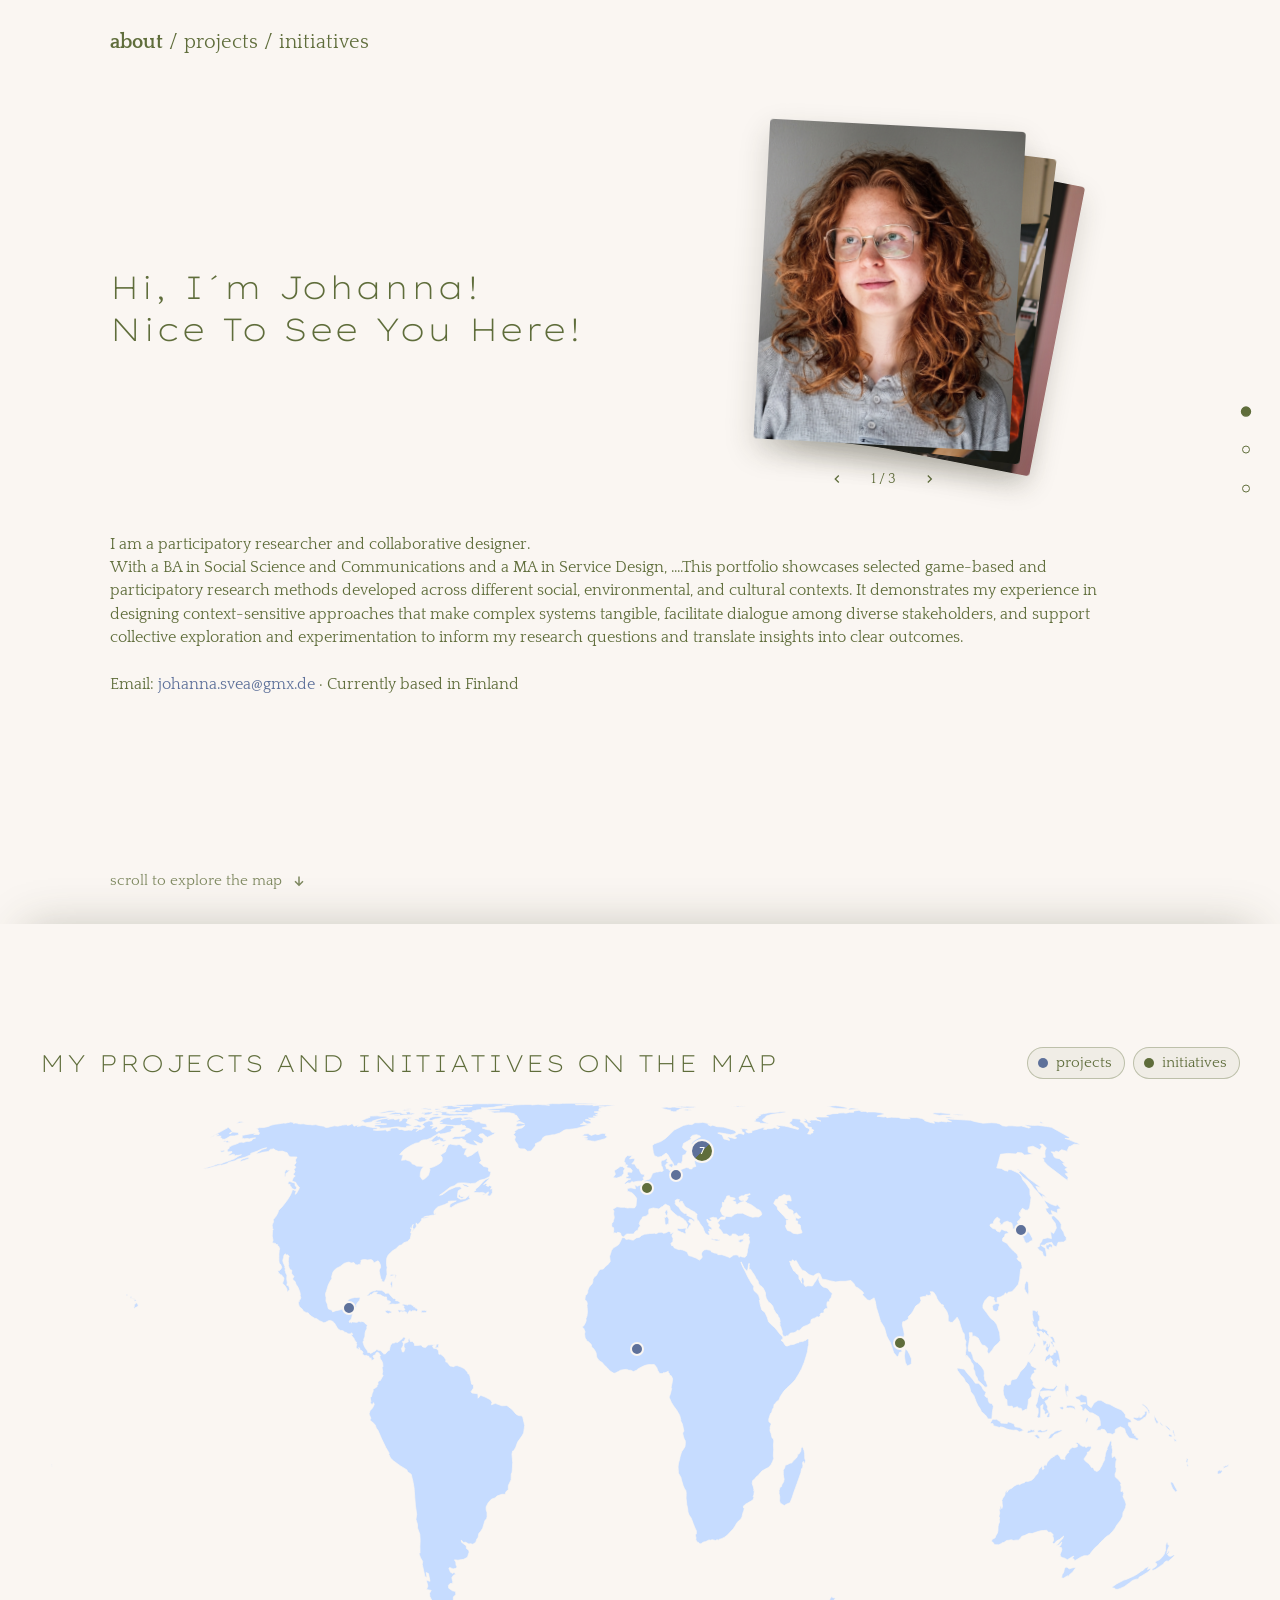
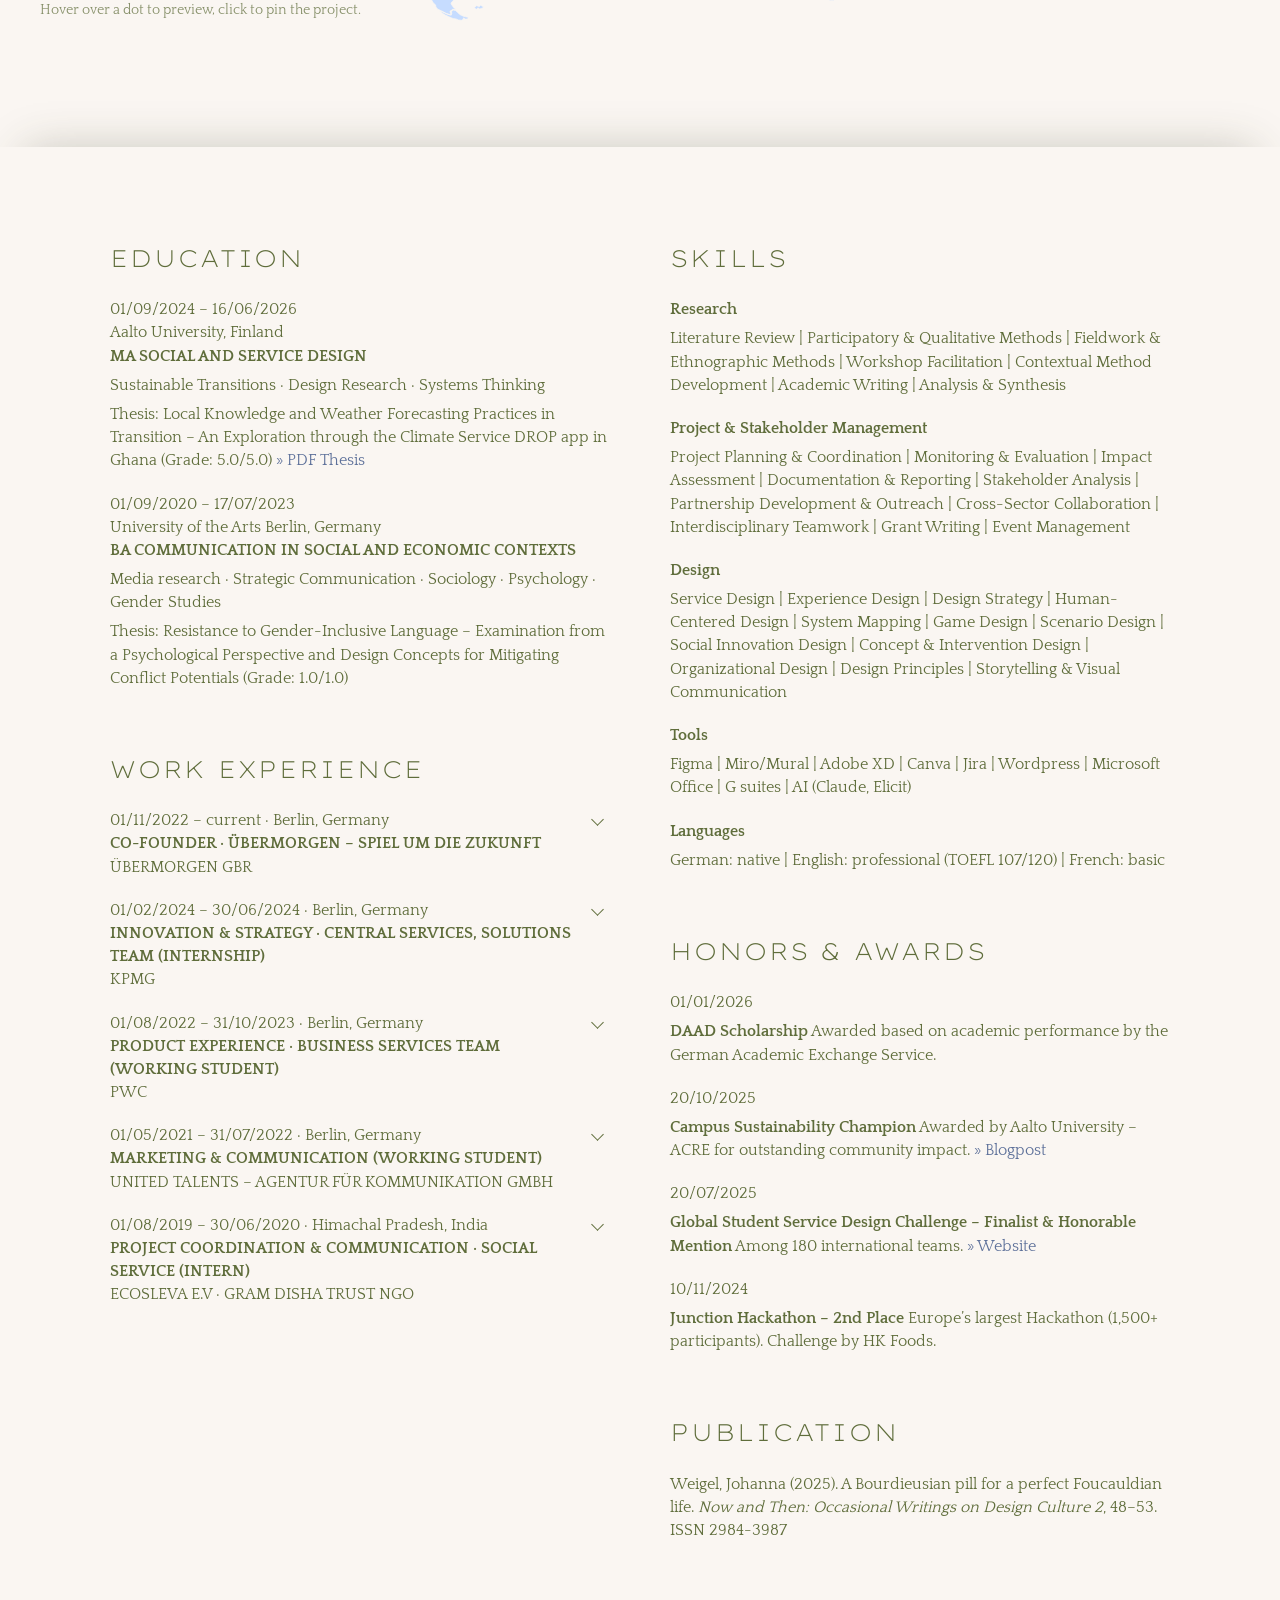
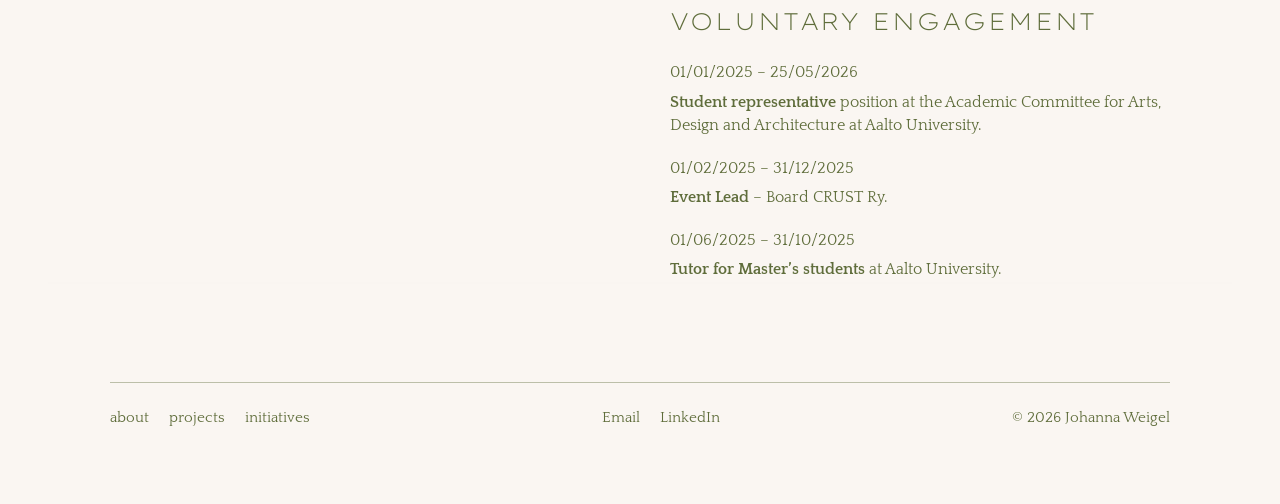
==== index.html @ 49dc9c92 "v1" ====
<!DOCTYPE html>
<html lang="en">
  <head>
    <meta charset="UTF-8" />
    <meta name="viewport" content="width=device-width, initial-scale=1.0" />
    <title>Johanna Weigel</title>
    <meta name="description" content="Johanna Weigel – participatory researcher and collaborative designer. Projects, initiatives and background." />
    <link rel="preconnect" href="https://fonts.googleapis.com" />
    <link rel="preconnect" href="https://fonts.gstatic.com" crossorigin />
    <link href="https://fonts.googleapis.com/css2?family=Quattrocento:wght@400;700&display=swap" rel="stylesheet" />
    <link rel="stylesheet" href="assets/css/styles.css" />
  </head>
  <body>
    <a class="skip-link" href="#main" data-skip>Skip to content</a>

    <header class="site-header">
      <nav class="crumbs" aria-label="Main navigation">
        <a href="#about" data-crumb="about">about</a>
        <span aria-hidden="true">/</span>
        <a href="#projects" data-crumb="projects">projects</a>
        <span aria-hidden="true">/</span>
        <a href="#initiatives" data-crumb="initiatives">initiatives</a>
      </nav>
    </header>

    <nav class="stack-nav" aria-label="About page sections" data-stack-nav hidden>
      <button type="button" data-stack-goto="0"><span>intro</span></button>
      <button type="button" data-stack-goto="1"><span>map</span></button>
      <button type="button" data-stack-goto="2"><span>background</span></button>
    </nav>

    <main id="main" tabindex="-1">
      <!-- ABOUT (landing view) -->
      <section class="view stack" data-view="about" aria-label="About">
        <div class="stack__panel stack__panel--intro" id="stack-intro">
        <div class="stack__inner">
        <div class="hero reveal">
          <div class="hero__top">
            <h1 class="hero__title" data-about="heading">Hi, I´m Johanna!</h1>
            <div class="photo-stack" data-photo-stack hidden>
              <div class="photo-stack__cards" data-photo-cards tabindex="0" role="region" aria-roledescription="carousel" aria-label="Photos of Johanna – drag, click or use the arrow keys"></div>
              <div class="photo-stack__controls">
                <button type="button" class="icon-btn" data-photo-step="-1" aria-label="Previous photo"></button>
                <span class="photo-stack__count" data-photo-count aria-live="polite"></span>
                <button type="button" class="icon-btn" data-photo-step="1" aria-label="Next photo"></button>
              </div>
            </div>
          </div>
          <div class="hero__text" data-about="text"></div>
          <p class="hero__contact" data-about="contact"></p>
        </div>
        <button type="button" class="scroll-hint" data-stack-goto="1">
          <span>scroll to explore the map</span>
          <svg viewBox="0 -960 960 960" fill="currentColor" aria-hidden="true"><path d="M480-200 240-440l56-56 144 144v-368h80v368l144-144 56 56-240 240Z"/></svg>
        </button>
        </div>
        </div>

        <div class="stack__panel stack__panel--map" id="stack-map">
        <div class="stack__inner">
        <section class="map-section" aria-labelledby="map-title">
          <div class="map-section__head">
            <h2 class="section-title" id="map-title">My projects and initiatives on the map</h2>
            <div class="map-filter" role="group" aria-label="Show on map">
              <button type="button" class="chip is-on" data-filter="project" aria-pressed="true">
                <span class="chip__dot chip__dot--project"></span>projects
              </button>
              <button type="button" class="chip is-on" data-filter="initiative" aria-pressed="true">
                <span class="chip__dot chip__dot--initiative"></span>initiatives
              </button>
            </div>
          </div>
          <div class="map" data-map>
            <div class="map__canvas">
              <svg class="map__land" data-map-land aria-hidden="true"></svg>
              <svg class="map__links" data-map-links aria-hidden="true"></svg>
              <div class="map__markers" data-map-markers></div>
            </div>
            <div class="map__popup" data-map-popup hidden></div>
          </div>
          <p class="map-hint">Hover over a dot to preview, click to pin the project.</p>
        </section>
        </div>
        </div>

        <div class="stack__panel stack__panel--cv" id="stack-cv">
        <div class="cv reveal" data-cv>
          <div class="cv__col" data-cv-col="left"></div>
          <div class="cv__col" data-cv-col="right"></div>
        </div>
        </div>
      </section>

      <!-- PROJECTS -->
      <section class="view" data-view="projects" aria-label="Projects" hidden>
        <header class="page-head reveal">
          <h1 class="page-title">Projects</h1>
          <p class="lead">
            Here you can explore a selection of my research and design projects that I have been working on recently.
            Set in interdisciplinary and international contexts, all of them reflect my interest in social and
            environmental issues.
          </p>
          <p class="lead"><strong>Text Work in progress.</strong></p>
        </header>
        <div class="grid" data-grid="project"></div>
      </section>

      <!-- INITIATIVES -->
      <section class="view" data-view="initiatives" aria-label="Initiatives" hidden>
        <header class="page-head reveal">
          <h1 class="page-title">Initiatives</h1>
          <p class="lead">
            Here you can explore the sustainability-focused initiatives that I am working on in my free-time. Most of
            them are still ongoing and some of them I have founded myself.
          </p>
          <p class="lead">
            Across these projects, I have secured funding, built partnerships, coordinated teams, facilitated
            workshops, hosted events, conducted research and experiments, documented processes, but most importantly
            spent time and learned with like-minded people that share the same values and aspirations for a
            regenerative future.
          </p>
        </header>
        <div class="grid" data-grid="initiative"></div>
      </section>

      <!-- PROJECT / INITIATIVE DETAIL -->
      <section class="view" data-view="detail" aria-label="Project detail" hidden>
        <div data-detail></div>
      </section>
    </main>

    <footer class="site-footer">
      <nav class="site-footer__nav" aria-label="Footer navigation">
        <a href="#about">about</a>
        <a href="#projects">projects</a>
        <a href="#initiatives">initiatives</a>
      </nav>
      <div class="site-footer__social">
        <a href="mailto:johanna.svea@gmx.de">Email</a>
        <a href="#" data-todo-link>LinkedIn</a>
      </div>
      <p class="site-footer__copy">© <span data-year></span> Johanna Weigel</p>
    </footer>

    <script src="assets/js/script.js"></script>
  </body>
</html>
---- assets/css/styles.css ----
/* ---------- Fonts ---------- */
@font-face {
  font-family: 'Lexend Giga';
  src: url('../fonts/LexendGiga-VariableFont_wght.ttf') format('truetype');
  font-weight: 100 900;
  font-style: normal;
  font-display: swap;
}

/* ---------- Tokens ---------- */
:root {
  --bg: #faf6f2;
  --primary: #5f6d3b;
  --secondary: #5e719a;
  --line: #5f6d3b;
  --land: #c6dcff;
  --map-bg: var(--bg);

  --font-head: 'Lexend Giga', 'Helvetica Neue', Arial, sans-serif;
  --font-body: 'Quattrocento', Georgia, serif;

  --margin-x: 110px;
  --margin-y: 76px;
  --title: 32px;
  --title-sm: 24px;
  /* Text sizes: --text-lg = intro paragraphs (about, projects, initiatives),
     --text = all other body text (CV, tables, project articles). */
  --text-lg: 16px;
  --text: 16px;
  --gap-head: 24px;

  --ease: cubic-bezier(0.22, 0.61, 0.36, 1);
}

/* ---------- Base ---------- */
*,
*::before,
*::after {
  box-sizing: border-box;
}

html {
  scroll-behavior: smooth;
  -webkit-text-size-adjust: 100%;
}

body {
  margin: 0;
  background: var(--bg);
  color: var(--primary);
  font-family: var(--font-body);
  font-size: var(--text);
  line-height: 1.45;
  -webkit-font-smoothing: antialiased;
}

img {
  display: block;
  max-width: 100%;
  height: auto;
}

a {
  color: inherit;
  text-decoration: none;
}

p {
  margin: 0;
}

button {
  font: inherit;
  color: inherit;
}

:focus-visible {
  outline: 1px solid var(--secondary);
  outline-offset: 3px;
}

strong {
  font-weight: 700;
}

.text-link {
  color: var(--secondary);
  background: linear-gradient(currentColor, currentColor) 0 100% / 0 1px no-repeat;
  transition: background-size 0.3s var(--ease);
}

.text-link:hover {
  background-size: 100% 1px;
}

.skip-link {
  position: absolute;
  left: 8px;
  top: -40px;
  z-index: 100;
  padding: 6px 10px;
  background: var(--primary);
  color: var(--bg);
}

.skip-link:focus {
  top: 8px;
}

/* ---------- Typography ---------- */
.page-title,
.section-title {
  margin: 0;
  font-family: var(--font-head);
  font-weight: 200;
  text-transform: uppercase;
  letter-spacing: 0.08em;
  line-height: 1.3;
}

.page-title {
  font-size: var(--title);
}

.section-title {
  font-size: var(--title-sm);
}

.lead {
  font-size: var(--text-lg);
  line-height: 1.4;
}

.lead + .lead {
  margin-top: 12px;
}

/* ---------- Layout ---------- */
.site-header,
main,
.site-footer {
  width: 100%;
  max-width: 1440px;
  margin: 0 auto;
  padding-left: var(--margin-x);
  padding-right: var(--margin-x);
}

.site-header {
  position: sticky;
  top: 0;
  z-index: 20;
  padding-top: 28px;
  padding-bottom: 20px;
  background: var(--bg);
  transition: box-shadow 0.3s ease;
}

.site-header.is-scrolled {
  box-shadow: 0 1px 0 rgba(95, 109, 59, 0.15);
}

main {
  padding-top: calc(var(--margin-y) - 28px);
  padding-bottom: var(--margin-y);
  min-height: 70vh;
  outline: none;
}

.crumbs {
  display: flex;
  gap: 6px;
  font-size: 20px;
}

.crumbs a {
  position: relative;
  transition: opacity 0.2s ease;
}

.crumbs a:hover {
  opacity: 0.7;
}

.crumbs a[aria-current] {
  font-weight: 700;
}

/* ---------- View transitions ---------- */
.view[hidden] {
  display: none;
}

.view.is-entering {
  animation: view-in 0.55s var(--ease) both;
}

@keyframes view-in {
  from {
    opacity: 0;
    transform: translateY(14px);
  }
  to {
    opacity: 1;
    transform: none;
  }
}

.reveal {
  opacity: 0;
  transform: translateY(24px);
  transition: opacity 0.8s var(--ease), transform 0.8s var(--ease);
  transition-delay: calc(var(--i, 0) * 80ms);
}

.reveal.is-visible {
  opacity: 1;
  transform: none;
}

/* ---------- About: map ---------- */
.map-section__head {
  display: flex;
  flex-wrap: wrap;
  justify-content: space-between;
  align-items: flex-end;
  gap: 12px 24px;
  margin-bottom: var(--gap-head);
}

.map-filter {
  display: flex;
  gap: 8px;
}

.chip {
  display: inline-flex;
  align-items: center;
  gap: 8px;
  padding: 4px 12px 4px 10px;
  border: 1px solid rgba(95, 109, 59, 0.35);
  border-radius: 999px;
  background: transparent;
  cursor: pointer;
  font-size: 15px;
  opacity: 0.55;
  transition: opacity 0.2s ease, background 0.2s ease;
}

.chip.is-on {
  opacity: 1;
  background: rgba(95, 109, 59, 0.06);
}

.chip__dot {
  width: 10px;
  height: 10px;
  border-radius: 50%;
}

.chip__dot--project,
.marker--project {
  --dot: var(--secondary);
}

.chip__dot--initiative,
.marker--initiative {
  --dot: var(--primary);
}

.chip__dot {
  background: var(--dot);
}

.map {
  position: relative;
}

.map__canvas {
  position: relative;
  background: var(--map-bg);
  overflow: hidden;
}

.map__land {
  display: block;
  width: 100%;
  height: auto;
}

.map__land path {
  fill: var(--land);
  stroke: var(--map-bg);
  stroke-width: 0.6;
}

.map__links {
  position: absolute;
  inset: 0;
  width: 100%;
  height: 100%;
  pointer-events: none;
  overflow: visible;
}

.map__links line {
  stroke: var(--primary);
  stroke-width: 1;
  stroke-dasharray: 3 4;
  animation: dash 1.2s linear infinite;
}

.map__links circle {
  fill: var(--primary);
}

@keyframes dash {
  to {
    stroke-dashoffset: -14;
  }
}

.map__markers {
  position: absolute;
  inset: 0;
}

.marker {
  --size: 14px;
  position: absolute;
  width: var(--size);
  height: var(--size);
  margin: calc(var(--size) / -2) 0 0 calc(var(--size) / -2);
  padding: 0;
  border: 2px solid var(--map-bg);
  border-radius: 50%;
  background: var(--dot);
  color: #fff;
  cursor: pointer;
  font-family: var(--font-head);
  font-size: 10px;
  line-height: 1;
  transition: transform 0.25s var(--ease), box-shadow 0.25s ease;
  animation: marker-in 0.6s var(--ease) both;
  animation-delay: calc(var(--i, 0) * 60ms);
}

.marker--mixed {
  background: linear-gradient(135deg, var(--secondary) 50%, var(--primary) 50%);
}

.marker--cluster {
  --size: 24px;
}

.marker::after {
  content: '';
  position: absolute;
  inset: -2px;
  border-radius: 50%;
  border: 1px solid var(--dot, var(--secondary));
  opacity: 0;
}

.marker:hover,
.marker:focus-visible,
.marker.is-active {
  transform: scale(1.35);
  box-shadow: 0 2px 8px rgba(0, 0, 0, 0.18);
  z-index: 2;
}

.marker.is-active::after {
  animation: pulse 1.8s ease-out infinite;
}

@keyframes marker-in {
  from {
    transform: scale(0);
    opacity: 0;
  }
}

@keyframes pulse {
  from {
    opacity: 0.8;
    transform: scale(1);
  }
  to {
    opacity: 0;
    transform: scale(2.6);
  }
}

.map__popup {
  position: absolute;
  top: 16px;
  right: 16px;
  z-index: 5;
  width: min(40%, 420px);
  box-shadow: 0 12px 32px rgba(40, 40, 30, 0.14);
  animation: popup-in 0.3s var(--ease) both;
}

.map__popup.is-left {
  right: auto;
  left: 16px;
}

@keyframes popup-in {
  from {
    opacity: 0;
    transform: translateY(8px);
  }
}

.map__popup-bar {
  display: flex;
  align-items: center;
  justify-content: space-between;
  gap: 8px;
  padding: 4px 6px 4px 12px;
  background: var(--bg);
  font-size: 14px;
}

.map__popup-bar[hidden] {
  display: none;
}

.map__pager {
  display: flex;
  align-items: center;
  gap: 4px;
}

.icon-btn {
  display: inline-grid;
  place-items: center;
  width: 28px;
  height: 28px;
  padding: 0;
  border: 0;
  border-radius: 50%;
  background: transparent;
  cursor: pointer;
  transition: background 0.2s ease;
}

.icon-btn:hover {
  background: rgba(95, 109, 59, 0.1);
}

.icon-btn svg {
  width: 16px;
  height: 16px;
}

.map-hint {
  margin-top: 10px;
  font-size: 14px;
  opacity: 0.75;
}

.notice {
  padding: 24px;
  border: 1px dashed rgba(95, 109, 59, 0.5);
  font-size: 16px;
}

.notice code {
  font-size: 14px;
}

/* ---------- Card ---------- */
.card {
  --card-color: var(--secondary);
  --card-text: var(--primary);
  --tint: 26%;
  position: relative;
  display: flex;
  flex-direction: column;
  color: var(--card-text);
}

.card__media {
  aspect-ratio: 1176 / 542;
  overflow: hidden;
  background: #e8e4dc;
}

.card__media img {
  width: 100%;
  height: 100%;
  object-fit: cover;
  transition: transform 0.9s var(--ease);
}

.card__body {
  position: relative;
  flex: 1;
  display: flex;
  flex-direction: column;
  justify-content: flex-end;
  min-height: 180px;
  padding: 36px 16px 18px;
  background: color-mix(in srgb, var(--card-color) var(--tint), var(--bg));
  transition: background 0.45s var(--ease);
}

.card__tag {
  position: absolute;
  top: 12px;
  right: 16px;
  font-size: 14px;
}

.card__title {
  margin: 0;
  max-width: 68%;
  font-family: var(--font-head);
  font-weight: 300;
  font-size: clamp(16px, 1.4vw, 20px);
  letter-spacing: 0.06em;
  line-height: 1.25;
}

.card__sub {
  display: grid;
  grid-template-rows: 1fr;
  max-width: 68%;
  font-size: 16px;
  line-height: 1.2;
  transition: grid-template-rows 0.45s var(--ease), opacity 0.45s var(--ease), margin 0.45s var(--ease);
  margin-top: 12px;
}

.card__sub > span {
  overflow: hidden;
}

.card__arrow {
  position: absolute;
  right: 16px;
  bottom: 18px;
  width: 24px;
  height: 24px;
  transition: transform 0.35s var(--ease);
}

/* Overview cards: heading first, subtitle revealed on hover (hover-capable devices only) */
@media (hover: hover) {
  .card--link .card__sub {
    grid-template-rows: 0fr;
    margin-top: 0;
    opacity: 0;
  }

  .card--link:hover .card__sub,
  .card--link:focus-visible .card__sub {
    grid-template-rows: 1fr;
    margin-top: 12px;
    opacity: 1;
  }
}

/* Fixed box height so revealing the subtitle never changes the card size */
@media (hover: hover) and (min-width: 1101px) {
  .card--link .card__body {
    flex: none;
    height: 210px;
  }
}

.card--link .card__title,
.card--link .card__sub {
  max-width: 75%;
}

a.card:hover,
a.card:focus-visible {
  --tint: 38%;
}

a.card:hover .card__media img,
a.card:focus-visible .card__media img {
  transform: scale(1.04);
}

a.card:hover .card__arrow,
a.card:focus-visible .card__arrow {
  transform: translate(3px, 3px);
}

/* Detail card: no tag, no arrow, narrower */
.card--static .card__body {
  min-height: 0;
  padding-top: 24px;
  padding-bottom: 24px;
}

.card--static .card__title,
.card--static .card__sub {
  max-width: 90%;
}

/* Popup card */
.card--popup .card__body {
  min-height: 0;
  padding-bottom: 48px;
  background: color-mix(in srgb, var(--card-color) var(--tint), #fff);
}

.card--popup .card__title {
  font-size: 17px;
  max-width: 80%;
}

.card--popup .card__sub {
  max-width: 80%;
  font-size: 15px;
}

/* ---------- Overview pages ---------- */
.page-head {
  max-width: 860px;
  margin-bottom: 56px;
}

.page-head .page-title {
  margin-bottom: var(--gap-head);
}

.grid {
  display: grid;
  grid-template-columns: repeat(2, minmax(0, 1fr));
  gap: 32px 40px;
}

/* ---------- Detail ---------- */
.detail {
  position: relative;
}

.back-link {
  position: absolute;
  left: -48px;
  top: 0;
  display: grid;
  place-items: center;
  width: 32px;
  height: 32px;
  border-radius: 50%;
  transition: transform 0.3s var(--ease), background 0.2s ease;
}

.back-link:hover {
  transform: translateX(-4px);
  background: rgba(95, 109, 59, 0.08);
}

.back-link svg {
  width: 22px;
  height: 22px;
}

.detail__top,
.detail__content {
  display: grid;
  grid-template-columns: minmax(0, 1fr) minmax(0, 1.1fr);
  gap: 40px;
  align-items: start;
}

.detail__title {
  margin: 0 0 6px;
  font-family: var(--font-head);
  font-weight: 200;
  font-size: var(--title);
  letter-spacing: 0.06em;
  line-height: 1.2;
}

.overview {
  margin: 0;
}

.overview__row {
  position: relative;
  display: grid;
  grid-template-columns: minmax(90px, 0.45fr) 1fr;
  gap: 60px;
  padding: 10px 0;
  transition: background 0.2s ease;
}

.overview__row::before,
.overview__row:last-child::after {
  content: '';
  position: absolute;
  left: 0;
  right: 0;
  height: 1px;
  border-radius: 1px;
  background: var(--line);
}

.overview__row::before {
  top: 0;
}

.overview__row:last-child::after {
  bottom: 0;
}

.overview__row:hover {
  background: rgba(95, 109, 59, 0.05);
}

.overview dt,
.overview dd {
  margin: 0;
  font-size: var(--text);
}

.detail__content {
  margin-top: 96px;
}

.article__section {
  scroll-margin-top: 100px;
}

.article__section + .article__section {
  margin-top: 56px;
}

.article__section h2 {
  margin: 0 0 var(--gap-head);
  font-family: var(--font-head);
  font-weight: 300;
  font-size: 20px;
  letter-spacing: 0.06em;
}

.article__section p {
  text-align: justify;
  hyphens: auto;
}

.article__section p + p {
  margin-top: 6px;
}

.article__section ul {
  margin: 6px 0 0;
  padding-left: 18px;
}

.article__section a {
  color: var(--secondary);
  text-decoration: underline;
  text-underline-offset: 3px;
}

.toc {
  position: sticky;
  top: 110px;
}

.toc__label {
  margin-bottom: 12px;
  font-family: var(--font-head);
  font-weight: 300;
  font-size: 13px;
  letter-spacing: 0.1em;
  text-transform: uppercase;
  opacity: 0.8;
}

.toc ol {
  margin: 0;
  padding: 0;
  list-style: none;
  border-left: 1px solid rgba(95, 109, 59, 0.3);
}

.toc button {
  display: block;
  width: 100%;
  margin-left: -1px;
  padding: 6px 0 6px 16px;
  border: 0;
  border-left: 1px solid transparent;
  background: none;
  text-align: left;
  cursor: pointer;
  opacity: 0.65;
  transition: opacity 0.2s ease, border-color 0.2s ease, padding 0.3s var(--ease);
}

.toc button:hover {
  opacity: 1;
}

.toc button.is-current {
  opacity: 1;
  font-weight: 700;
  border-left-color: var(--primary);
  padding-left: 20px;
}

.pager {
  display: flex;
  justify-content: space-between;
  gap: 24px;
  margin-top: 96px;
  padding-top: 20px;
  border-top: 1px solid rgba(95, 109, 59, 0.4);
}

.pager a {
  display: flex;
  flex-direction: column;
  gap: 4px;
  max-width: 45%;
  transition: transform 0.3s var(--ease);
}

.pager a:hover {
  transform: translateX(-4px);
}

.pager a.pager__next {
  margin-left: auto;
  text-align: right;
}

.pager a.pager__next:hover {
  transform: translateX(4px);
}

.pager small {
  font-family: var(--font-head);
  font-weight: 300;
  font-size: 12px;
  letter-spacing: 0.1em;
  text-transform: uppercase;
  opacity: 0.75;
}

/* ---------- About: CV ---------- */
.cv {
  display: grid;
  grid-template-columns: repeat(2, minmax(0, 1fr));
  gap: 60px;
  margin-top: 96px;
}

.cv-block + .cv-block {
  margin-top: 64px;
}

.cv-block .section-title {
  margin-bottom: var(--gap-head);
}

.cv-entry + .cv-entry,
.job + .job {
  margin-top: 20px;
}

.cv-entry p + p {
  margin-top: 6px;
}

.cv-entry__meta {
  display: block;
}

.cv-entry__title,
.cv-entry__label {
  display: block;
  font-weight: 700;
}

.cv-entry .cv-entry__title {
  margin-top: 0;
  text-transform: uppercase;
}

.job summary {
  position: relative;
  display: block;
  padding-right: 36px;
  cursor: pointer;
  list-style: none;
}

.job summary::-webkit-details-marker {
  display: none;
}

.job .cv-entry__title {
  text-transform: uppercase;
}

.job__org {
  display: block;
  text-transform: uppercase;
}

.job summary::after {
  content: '';
  position: absolute;
  right: 8px;
  top: 6px;
  width: 9px;
  height: 9px;
  border-right: 1px solid currentColor;
  border-bottom: 1px solid currentColor;
  transform: rotate(45deg);
  transition: transform 0.3s var(--ease);
}

.job[open] summary::after {
  transform: translateY(4px) rotate(-135deg);
}

.job summary:hover .cv-entry__title {
  color: var(--secondary);
}

.job ul {
  margin: 10px 0 0;
  padding-left: 18px;
  animation: view-in 0.4s var(--ease) both;
}

.job li + li {
  margin-top: 6px;
}

/* ---------- Footer ---------- */
.site-footer {
  display: flex;
  flex-wrap: wrap;
  align-items: center;
  justify-content: space-between;
  gap: 16px 32px;
  padding-top: 24px;
  padding-bottom: var(--margin-y);
  font-size: 15px;
}

.site-footer::before {
  content: '';
  flex-basis: 100%;
  height: 1px;
  margin-bottom: 8px;
  background: rgba(95, 109, 59, 0.4);
}

.site-footer__nav,
.site-footer__social {
  display: flex;
  gap: 20px;
}

.site-footer a:hover {
  color: var(--secondary);
}

/* ---------- Responsive ---------- */
@media (max-width: 1100px) {
  :root {
    --margin-x: 64px;
  }

  .back-link {
    position: static;
    margin-bottom: 16px;
  }
}

@media (max-width: 860px) {
  :root {
    --margin-x: 24px;
    --margin-y: 40px;
    --title: 24px;
    --title-sm: 20px;
  }

  .grid,
  .cv,
  .detail__top,
  .detail__content {
    grid-template-columns: 1fr;
  }

  .map__popup,
  .map__popup.is-left {
    position: static;
    width: auto;
    margin-top: 12px;
    box-shadow: none;
  }

  .map__links line {
    display: none;
  }

  .marker {
    --size: 12px;
  }

  .marker--cluster {
    --size: 20px;
  }

  .toc {
    display: none;
  }

  .overview__row {
    gap: 20px;
  }

  .detail__content,
  .cv {
    margin-top: 56px;
  }

  .crumbs {
    font-size: 17px;
  }
}

@media (prefers-reduced-motion: reduce) {
  *,
  *::before,
  *::after {
    animation-duration: 0.01ms !important;
    animation-iteration-count: 1 !important;
    transition-duration: 0.01ms !important;
    scroll-behavior: auto !important;
  }

  .reveal {
    opacity: 1;
    transform: none;
  }
}

/* ---------- Scroll stack (About view) ----------
   Panels stick under the header; the next panel slides up over the previous one,
   which recedes (scale + fade, driven by script.js). */
body:has(.stack) {
  overflow-x: clip;
}

.stack {
  --gutter: max(var(--margin-x), calc((var(--vw, 100vw) - 1440px) / 2 + var(--margin-x)));
}

.stack__panel {
  position: sticky;
  top: var(--header-h, 77px);
  min-height: calc(100vh - var(--header-h, 77px));
  min-height: calc(100svh - var(--header-h, 77px));
}

.stack__inner {
  transform-origin: 50% 0;
  will-change: transform, opacity;
}

.stack__panel--intro {
  z-index: 1;
  display: flex;
  flex-direction: column;
  padding-top: 24px;
  margin-top: -24px;
  padding-bottom: 32px;
}

.stack__panel--intro .stack__inner {
  flex: 1;
  display: flex;
  flex-direction: column;
}

.stack__panel--map,
.stack__panel--cv {
  margin-left: calc(50% - var(--vw, 100vw) / 2);
  margin-right: calc(50% - var(--vw, 100vw) / 2);
  padding-left: var(--gutter);
  padding-right: var(--gutter);
  box-shadow: 0 -22px 44px -26px rgba(60, 64, 40, 0.28);
}

.stack__panel--map {
  z-index: 2;
  display: flex;
  flex-direction: column;
  justify-content: center;
  padding-top: 24px;
  padding-bottom: 24px;
  padding-left: max(24px, calc(var(--gutter) - 70px));
  padding-right: max(24px, calc(var(--gutter) - 70px));
  background: var(--bg);
}

.stack__panel--cv {
  position: relative;
  top: auto;
  z-index: 3;
  min-height: 0;
  padding-top: 96px;
  background: var(--bg);
}

.stack .map-section {
  position: relative;
  width: 100%;
  margin: 0 auto;
  max-width: calc((100svh - var(--header-h, 77px) - 120px) * var(--map-ratio, 2));
}

/* Hint sits in the empty ocean in the bottom-left corner of the map */
.stack .map-hint {
  position: absolute;
  left: 0;
  bottom: 4px;
  margin: 0;
  pointer-events: none;
}

.stack .cv {
  margin-top: 0;
}

.scroll-hint {
  display: inline-flex;
  align-items: center;
  align-self: flex-start;
  gap: 8px;
  margin-top: auto;
  padding: 24px 0 0;
  border: 0;
  background: none;
  cursor: pointer;
  font-size: 15px;
  opacity: 0.8;
  transition: opacity 0.2s ease;
}

.scroll-hint:hover {
  opacity: 1;
}

.scroll-hint svg {
  width: 18px;
  height: 18px;
  animation: bob 1.8s ease-in-out infinite;
}

@keyframes bob {
  50% {
    transform: translateY(5px);
  }
}

.stack-nav {
  position: fixed;
  right: 28px;
  top: 50%;
  z-index: 25;
  display: flex;
  flex-direction: column;
  align-items: flex-end;
  gap: 14px;
  transform: translateY(-50%);
}

.stack-nav[hidden] {
  display: none;
}

.stack-nav button {
  display: flex;
  align-items: center;
  gap: 10px;
  padding: 2px;
  border: 0;
  background: none;
  cursor: pointer;
  font-size: 14px;
}

.stack-nav button::after {
  content: '';
  width: 8px;
  height: 8px;
  border: 1px solid var(--primary);
  border-radius: 50%;
  transition: background 0.3s ease, transform 0.3s var(--ease);
}

.stack-nav button.is-current::after {
  background: var(--primary);
  transform: scale(1.3);
}

.stack-nav span {
  opacity: 0;
  transform: translateX(6px);
  transition: opacity 0.3s ease, transform 0.3s var(--ease);
}

.stack-nav:hover span,
.stack-nav button:focus-visible span {
  opacity: 0.85;
  transform: none;
}

/* Plain scrolling on small/short screens and for reduced motion */
@media (max-width: 860px), (max-height: 640px), (prefers-reduced-motion: reduce) {
  .stack__panel {
    position: relative;
    top: auto;
    min-height: 0;
  }

  .stack__inner {
    transform: none !important;
    opacity: 1 !important;
  }

  .stack-nav,
  .scroll-hint {
    display: none;
  }

  .stack .map-section {
    max-width: none;
  }

  .stack .map-hint {
    position: static;
    margin-top: 10px;
  }

  .stack__panel--map {
    margin-top: 56px;
  }

  .stack__panel--cv {
    padding-top: 56px;
  }
}

/* ---------- About intro with photo stack ---------- */
.hero {
  display: flex;
  flex-direction: column;
  gap: 40px;
}

.hero__top {
  display: grid;
  grid-template-columns: minmax(0, 1fr) minmax(0, 1fr);
  align-items: center;
  gap: 40px;
}

.hero__title {
  margin: 0;
  font-family: var(--font-head);
  font-weight: 200;
  font-size: var(--title);
  letter-spacing: 0.06em;
  line-height: 1.3;
}

.hero__text {
  max-width: 62em;
  font-size: var(--text-lg);
}

.hero__text p + p,
.cv-entry__text p + p,
.cv-entry__text p + ul {
  margin-top: 6px;
}

.hero__contact {
  margin-top: -16px;
  font-size: var(--text-lg);
}

.hero a,
.cv a {
  color: var(--secondary);
  background: linear-gradient(currentColor, currentColor) 0 100% / 0 1px no-repeat;
  transition: background-size 0.3s var(--ease);
}

.hero a:hover,
.cv a:hover {
  background-size: 100% 1px;
}

.cv-entry__text {
  margin-top: 6px;
}

.job .cv-entry__meta,
.job .cv-entry__title {
  display: block;
}

.photo-stack {
  justify-self: center;
  display: flex;
  flex-direction: column;
  align-items: center;
  gap: 20px;
  padding-right: 64px;
}

.photo-stack__cards {
  position: relative;
  width: min(clamp(200px, 20vw, 290px), calc((100svh - var(--header-h, 77px) - 380px) * 0.8));
  min-width: 180px;
  aspect-ratio: 4 / 5;
  cursor: grab;
  touch-action: pan-y;
  user-select: none;
  outline-offset: 10px;
}

.photo-card {
  position: absolute;
  inset: 0;
  margin: 0;
  overflow: hidden;
  border-radius: 4px;
  background: #e8e4dc;
  box-shadow: 0 12px 30px rgba(50, 50, 35, 0.18);
  transform-origin: 50% 90%;
  transition: transform 0.55s var(--ease), opacity 0.4s ease;
  will-change: transform;
}

.photo-card img {
  width: 100%;
  height: 100%;
  object-fit: cover;
  pointer-events: none;
}

.photo-card.is-dragging {
  transition: none;
  cursor: grabbing;
}

.photo-stack__controls {
  display: flex;
  align-items: center;
  gap: 8px;
  font-size: 14px;
}

.photo-stack__count {
  min-width: 3.5em;
  text-align: center;
}

@media (max-width: 860px) {
  .hero__top {
    grid-template-columns: 1fr;
  }

  .photo-stack {
    justify-self: start;
    padding-right: 0;
  }

  .photo-stack__cards {
    width: min(58vw, 260px);
  }
}

.site-footer__credit {
  flex-basis: 100%;
  font-size: 12px;
  opacity: 0.6;
}

.photo-stack[hidden] {
  display: none;
}
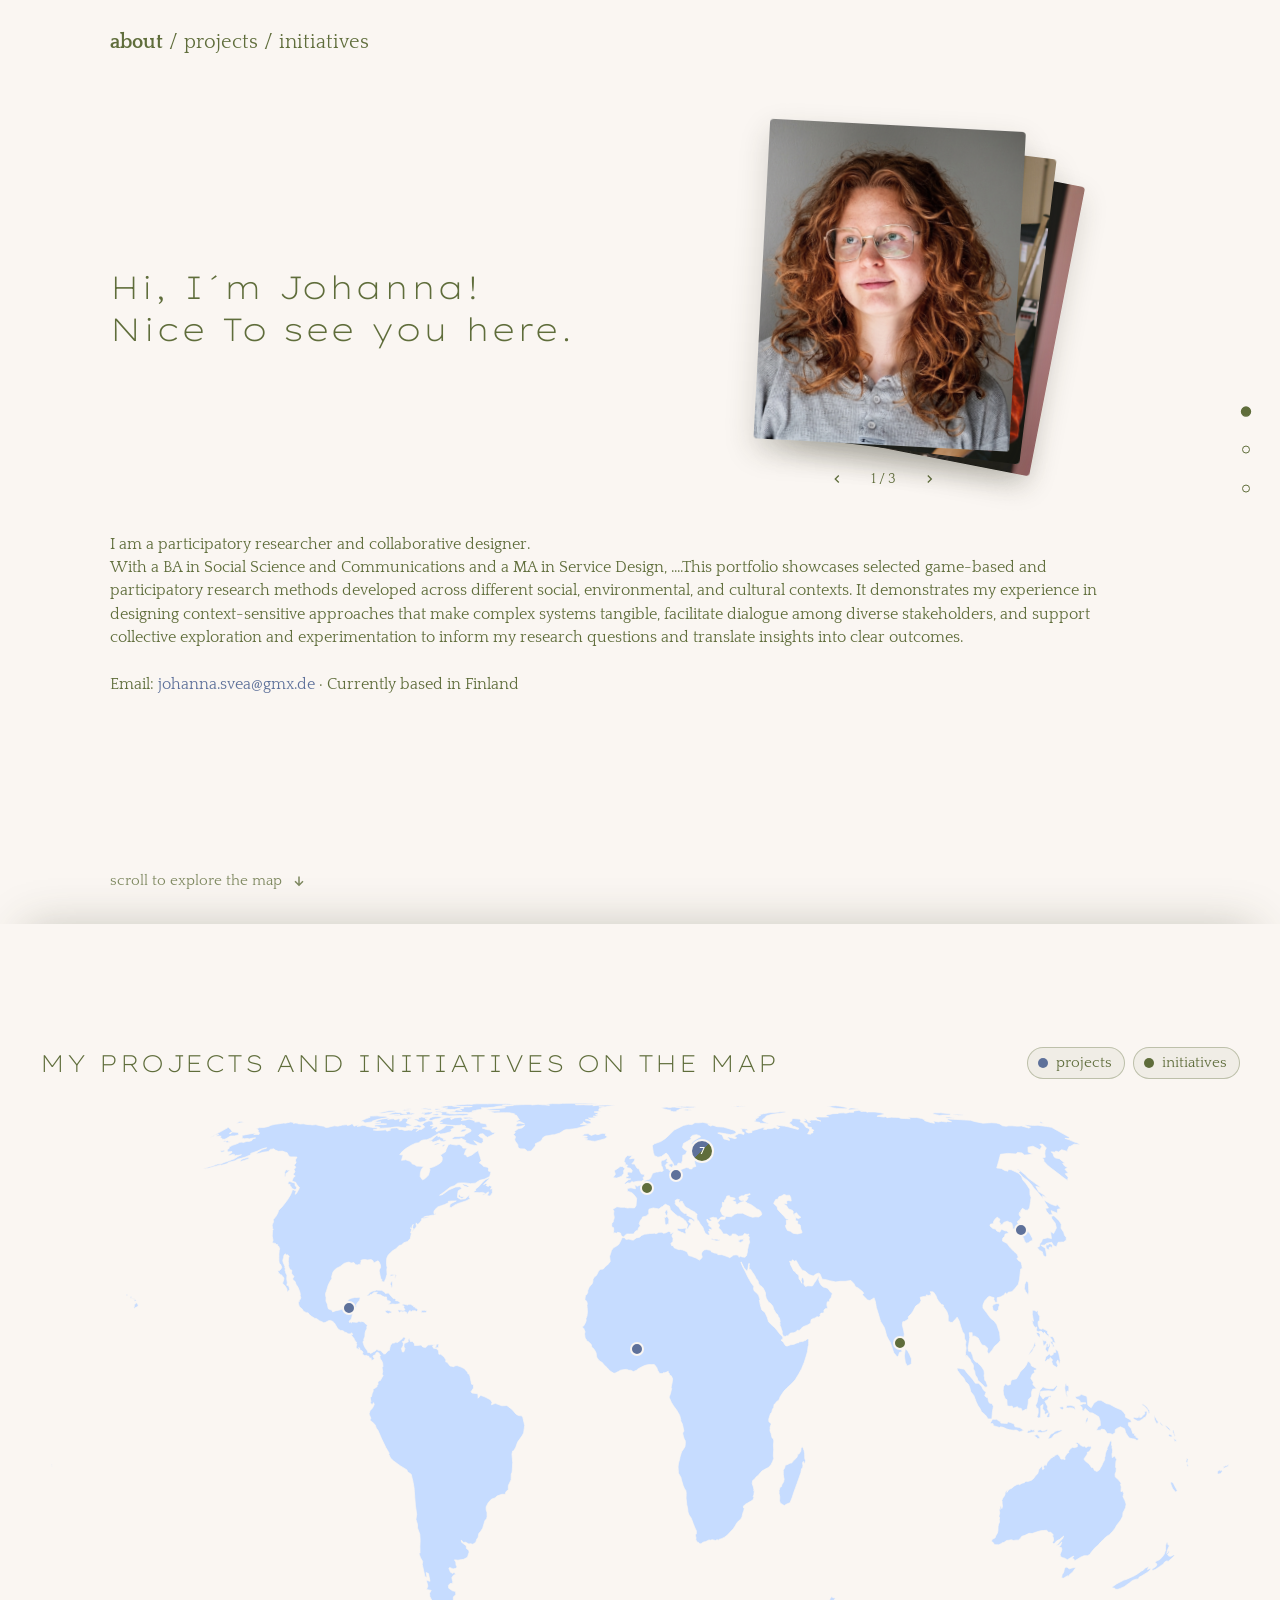
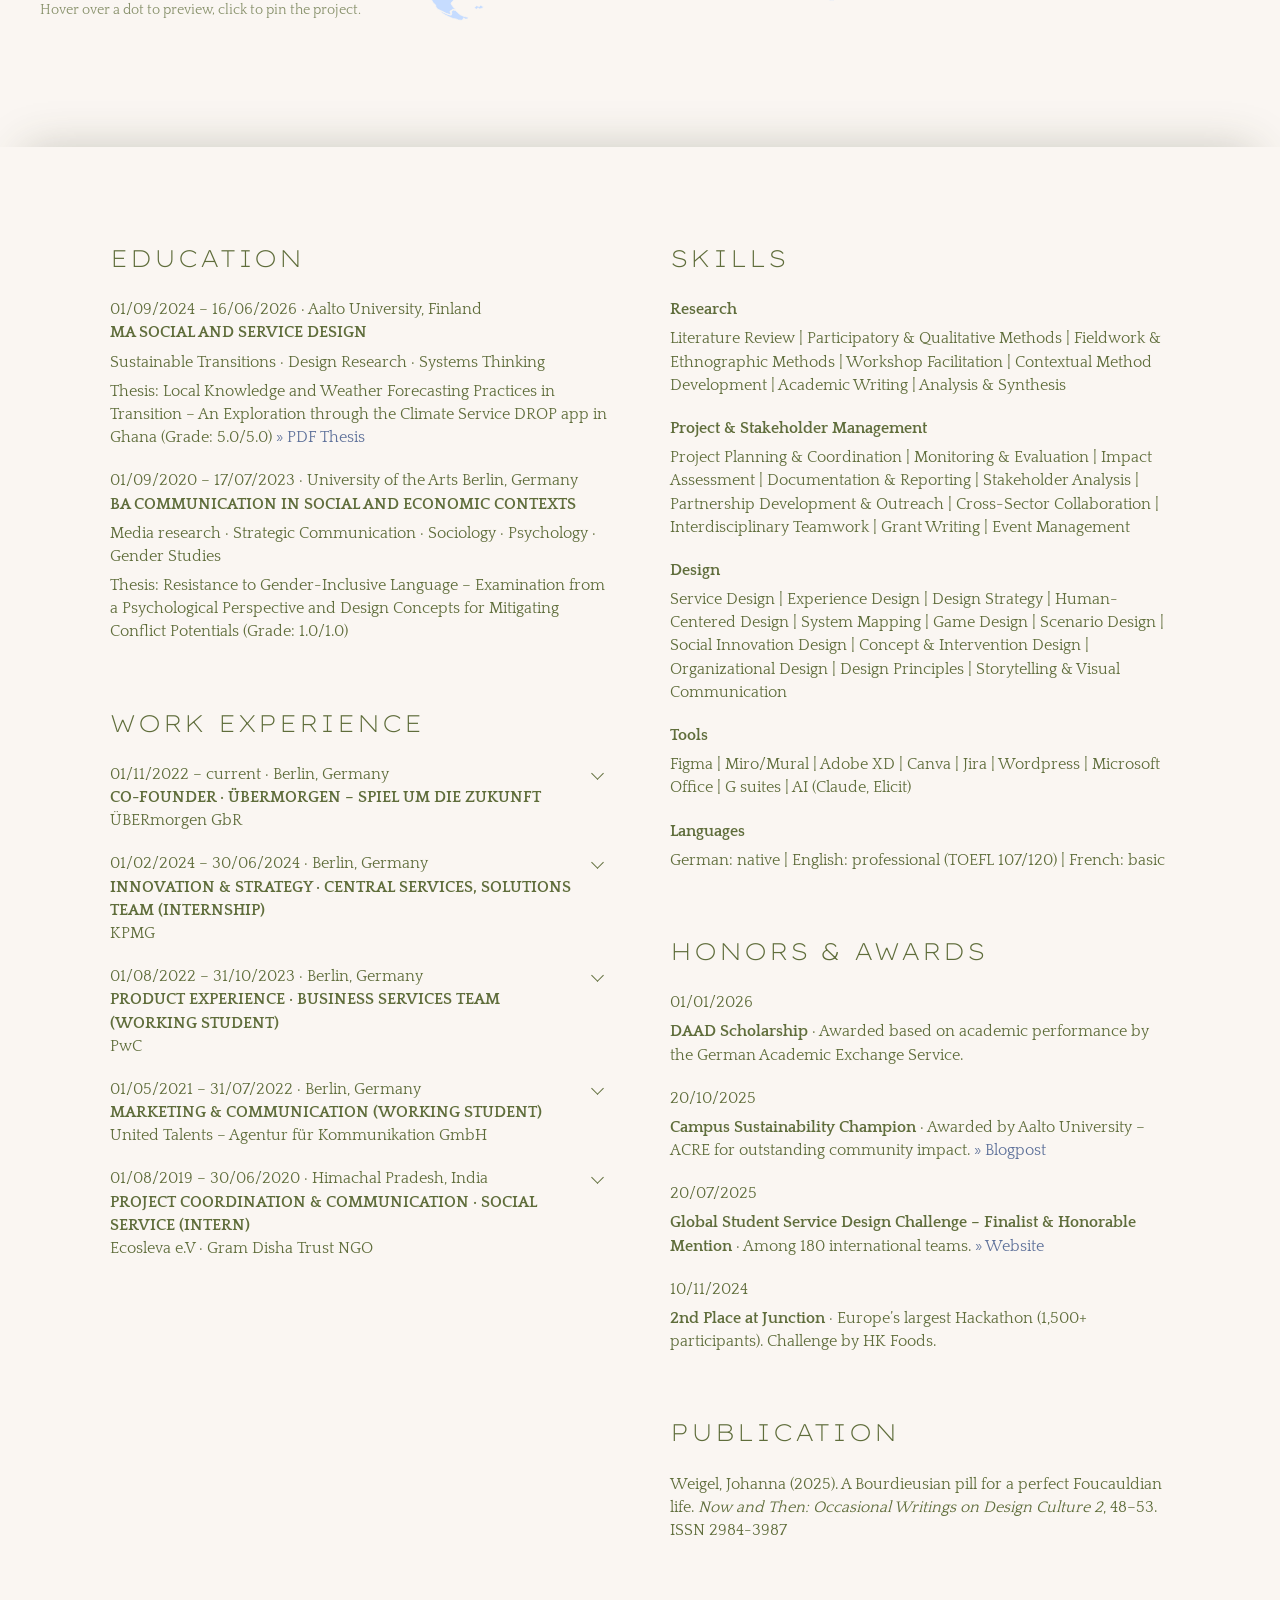
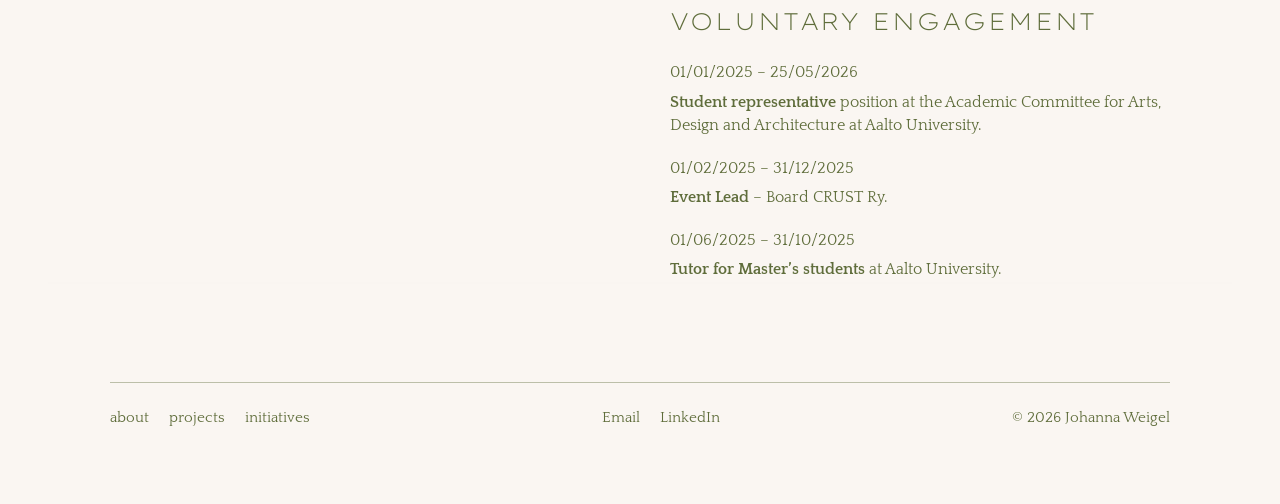
==== commit b0339ff3: "updates" ====
--- a/index.html
+++ b/index.html
@@ -137,7 +137,7 @@
       </nav>
       <div class="site-footer__social">
         <a href="mailto:johanna.svea@gmx.de">Email</a>
-        <a href="#" data-todo-link>LinkedIn</a>
+        <a href="https://www.linkedin.com/in/johanna-svea-weigel-853851203" target="_blank" rel="noopener noreferrer">LinkedIn</a>
       </div>
       <p class="site-footer__copy">© <span data-year></span> Johanna Weigel</p>
     </footer>
--- a/assets/css/styles.css
+++ b/assets/css/styles.css
@@ -907,7 +907,7 @@
 
 .job__org {
   display: block;
-  text-transform: uppercase;
+  
 }
 
 .job summary::after {
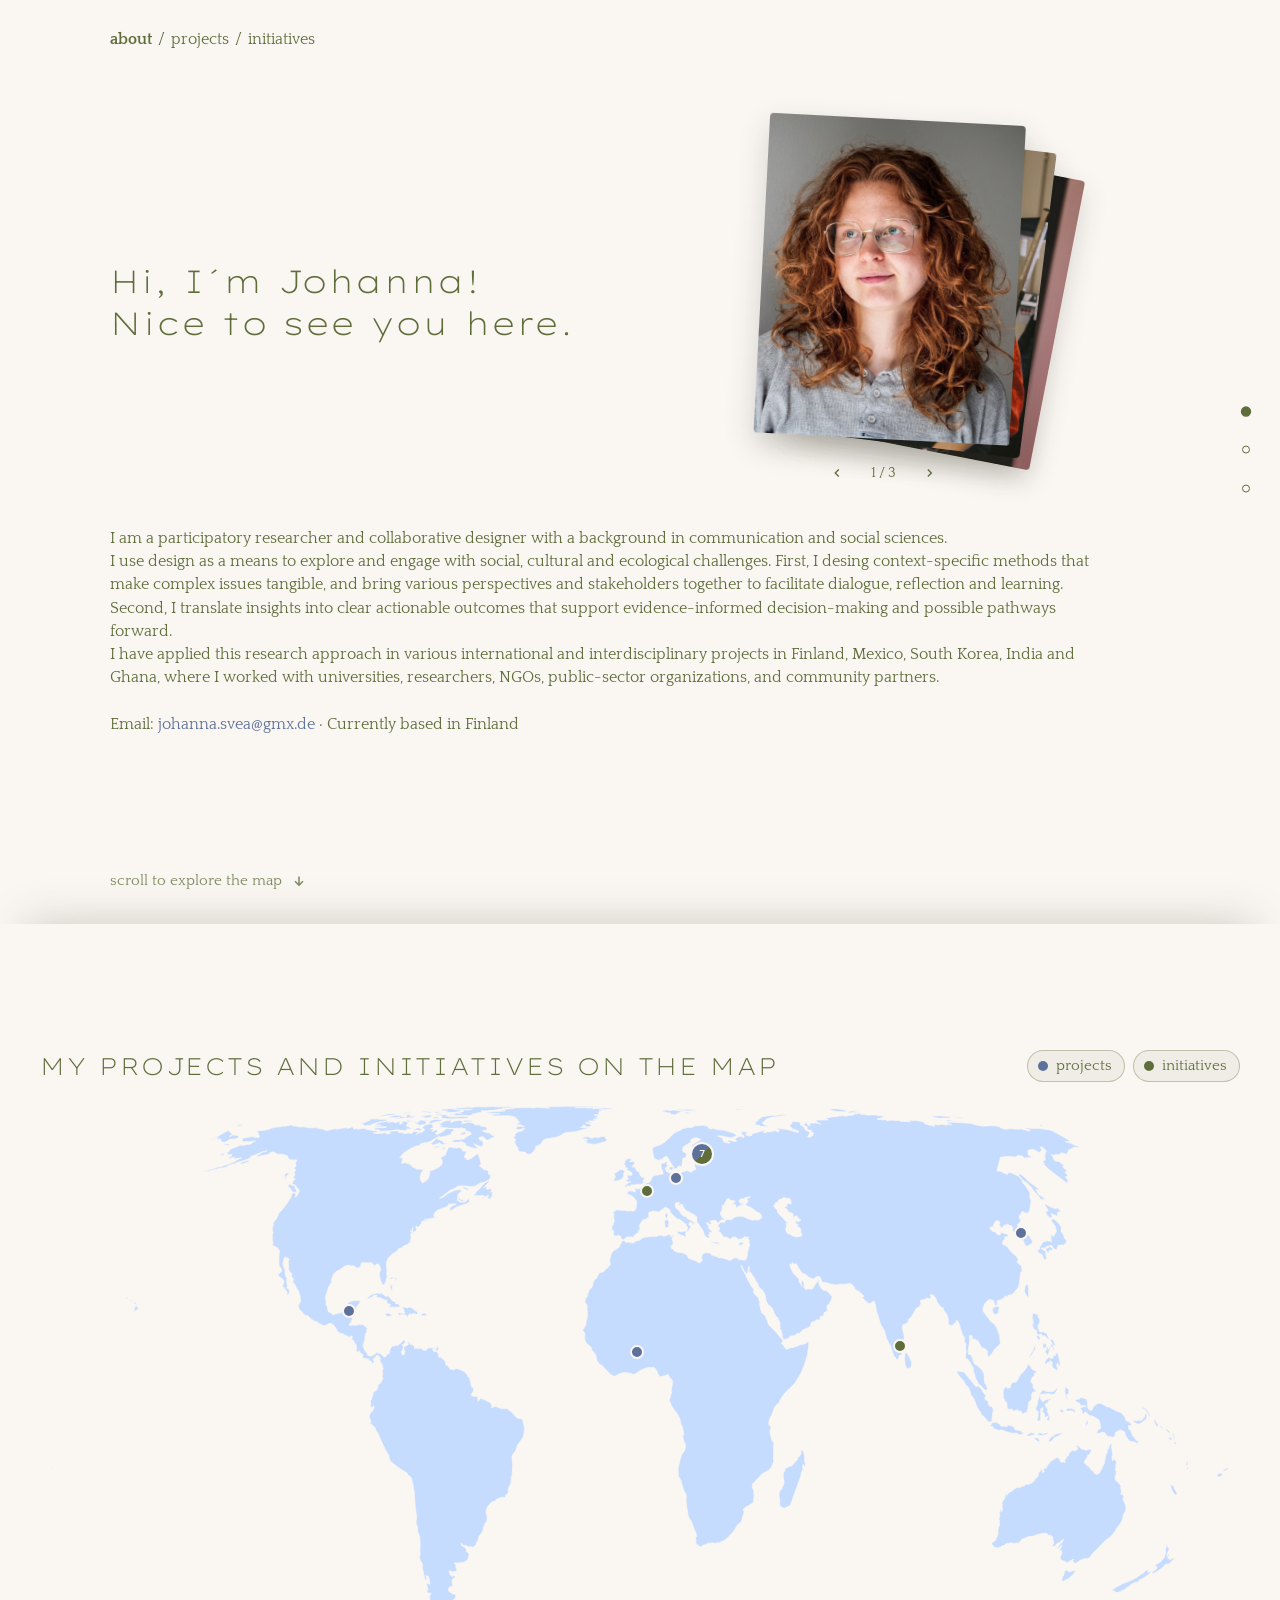
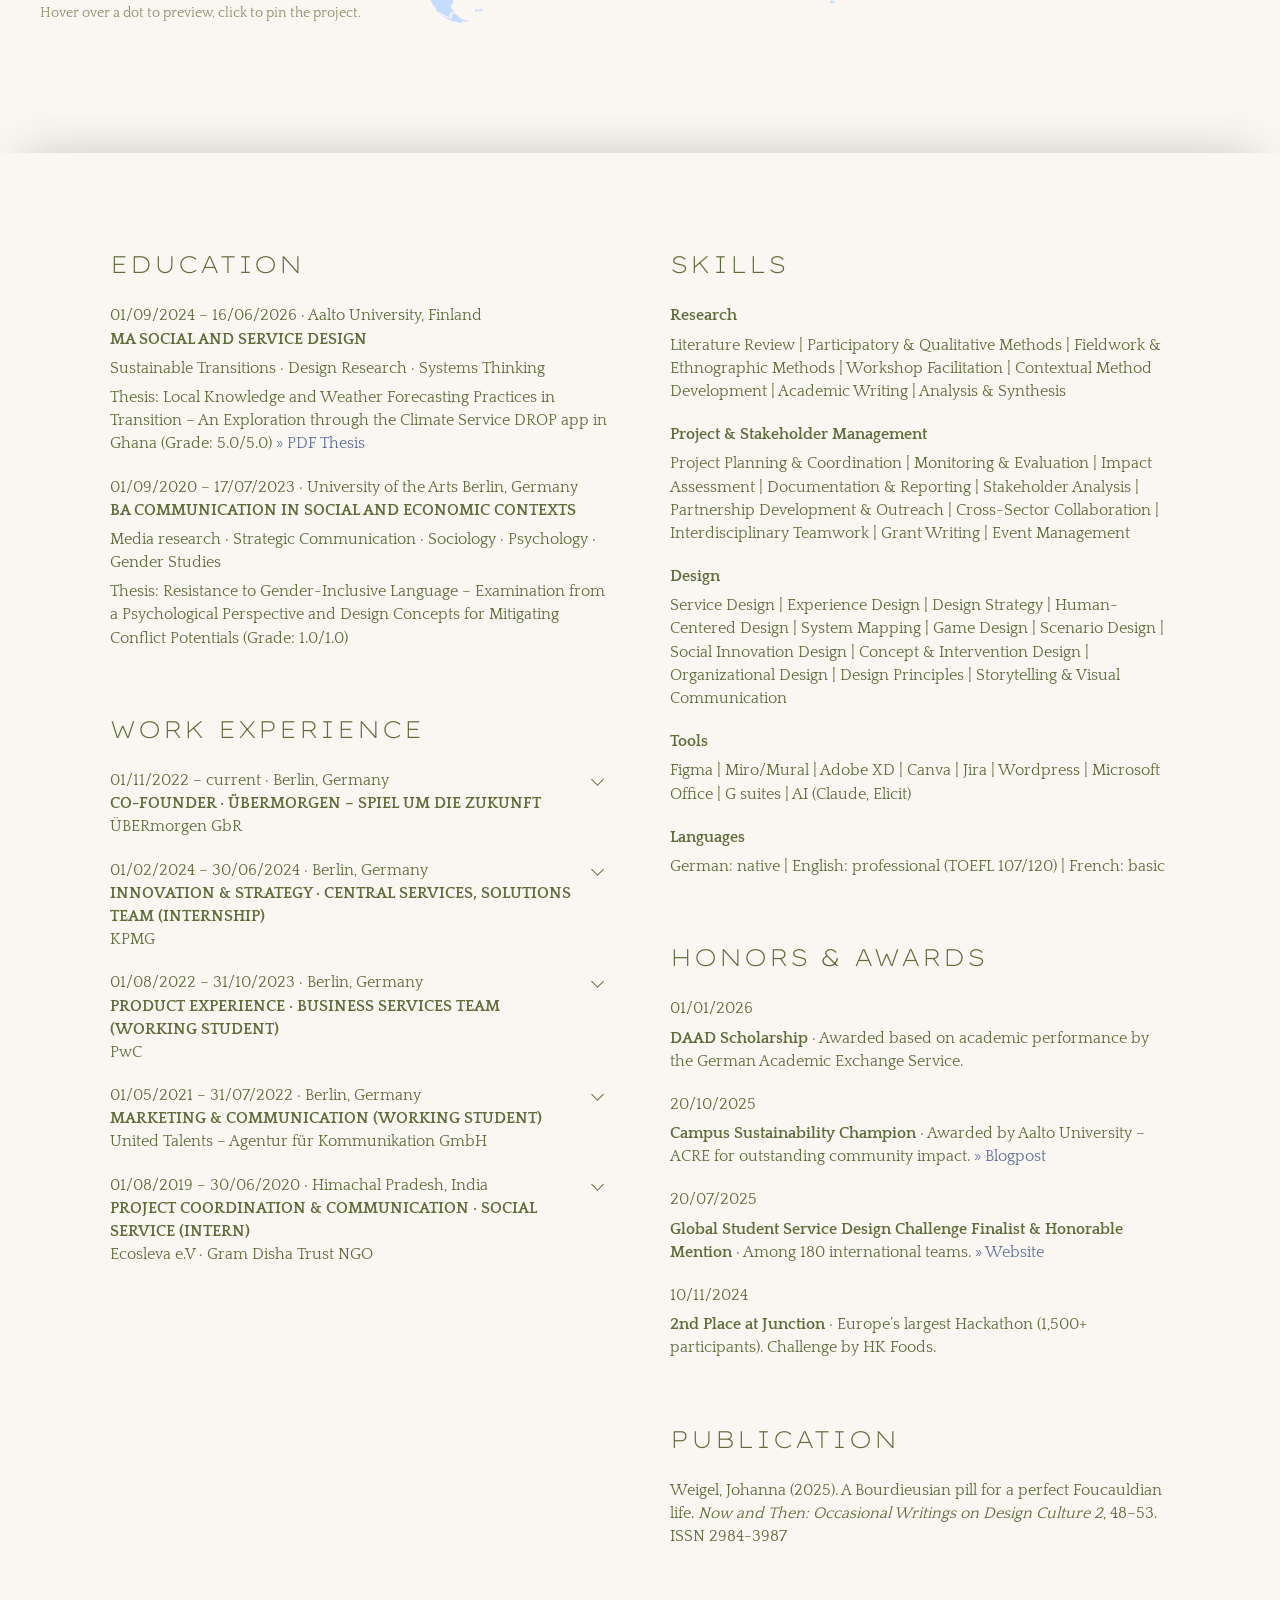
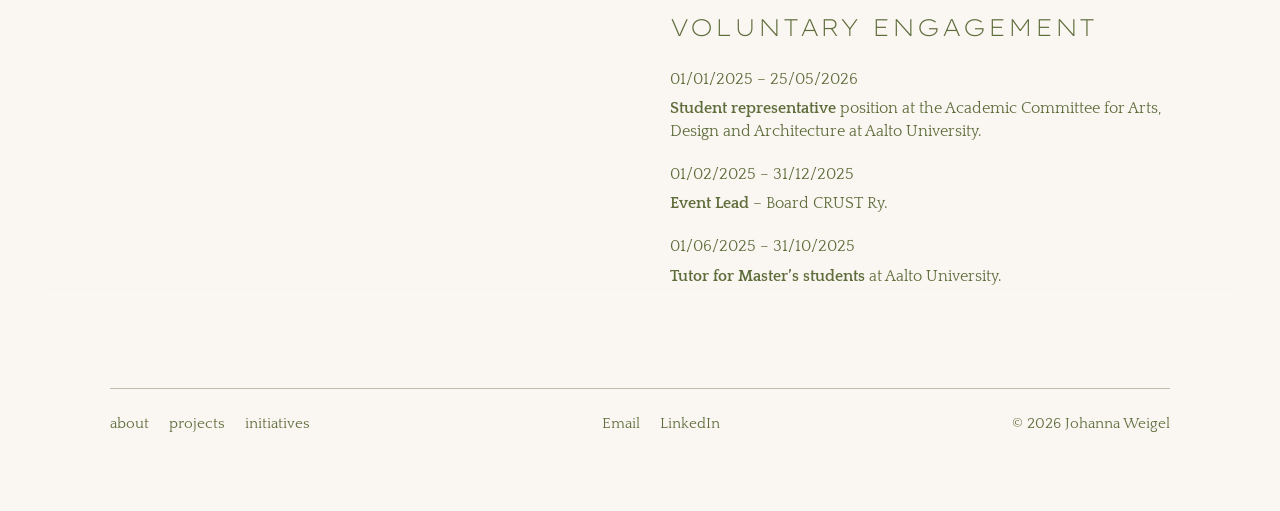
==== commit 1bce5627: "updates text" ====
--- a/index.html
+++ b/index.html
@@ -96,11 +96,13 @@
         <header class="page-head reveal">
           <h1 class="page-title">Projects</h1>
           <p class="lead">
-            Here you can explore a selection of my research and design projects that I have been working on recently.
-            Set in interdisciplinary and international contexts, all of them reflect my interest in social and
-            environmental issues.
+            Here you can explore a selection of my research and design projects that I have been working on recently. Situated in various interdisciplinary and international contexts, they reflect my interest in addressing complex social, cultural and environmental challenges and creating entry points for change.
           </p>
-          <p class="lead"><strong>Text Work in progress.</strong></p>
+          <p class="lead">
+            Together, these projects showcase my experience in moving between abstract and micro-level analysis, between research and implementation, and between participatory processes of knowledge co-production and the development of informed outcomes.       
+    
+          </p>
+          
         </header>
         <div class="grid" data-grid="project"></div>
       </section>
--- a/assets/css/styles.css
+++ b/assets/css/styles.css
@@ -170,7 +170,7 @@
 .crumbs {
   display: flex;
   gap: 6px;
-  font-size: 20px;
+  font-size: var(--text);
 }
 
 .crumbs a {
@@ -1030,10 +1030,6 @@
   .cv {
     margin-top: 56px;
   }
-
-  .crumbs {
-    font-size: 17px;
-  }
 }
 
 @media (prefers-reduced-motion: reduce) {
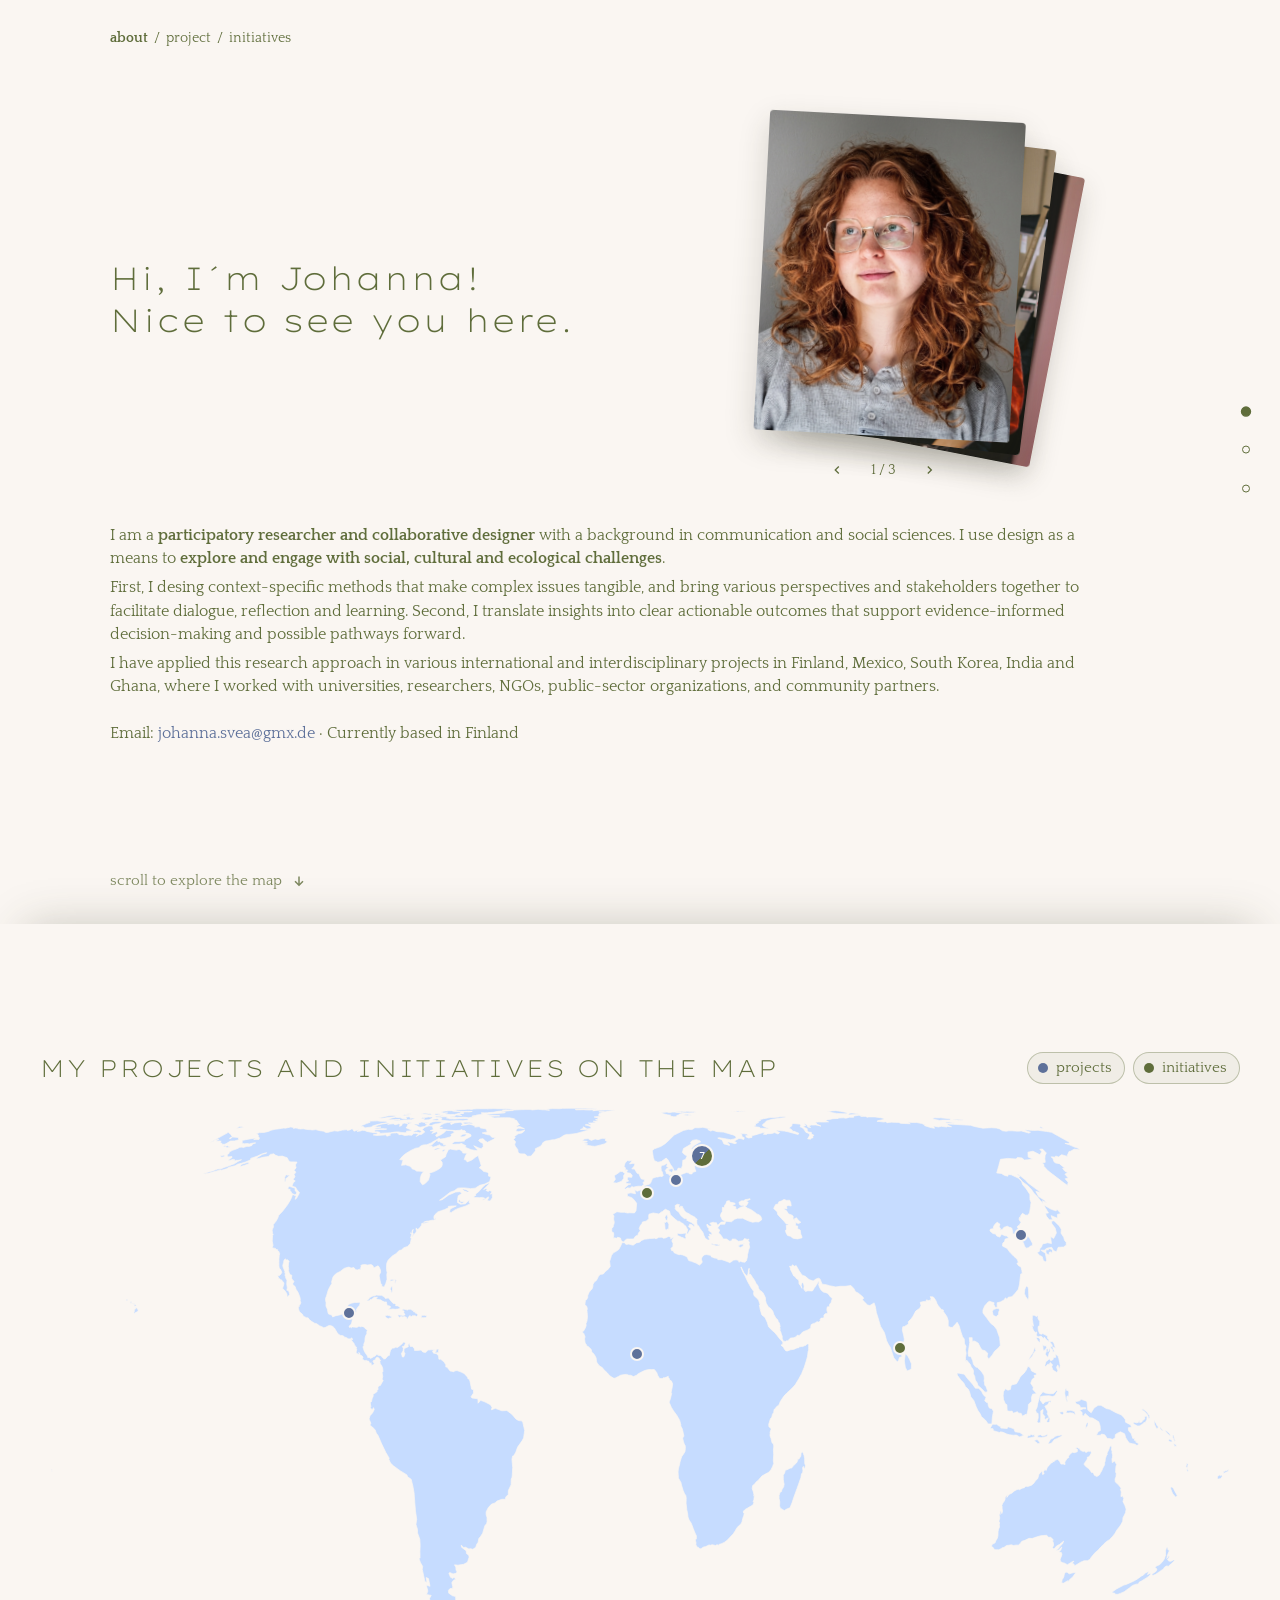
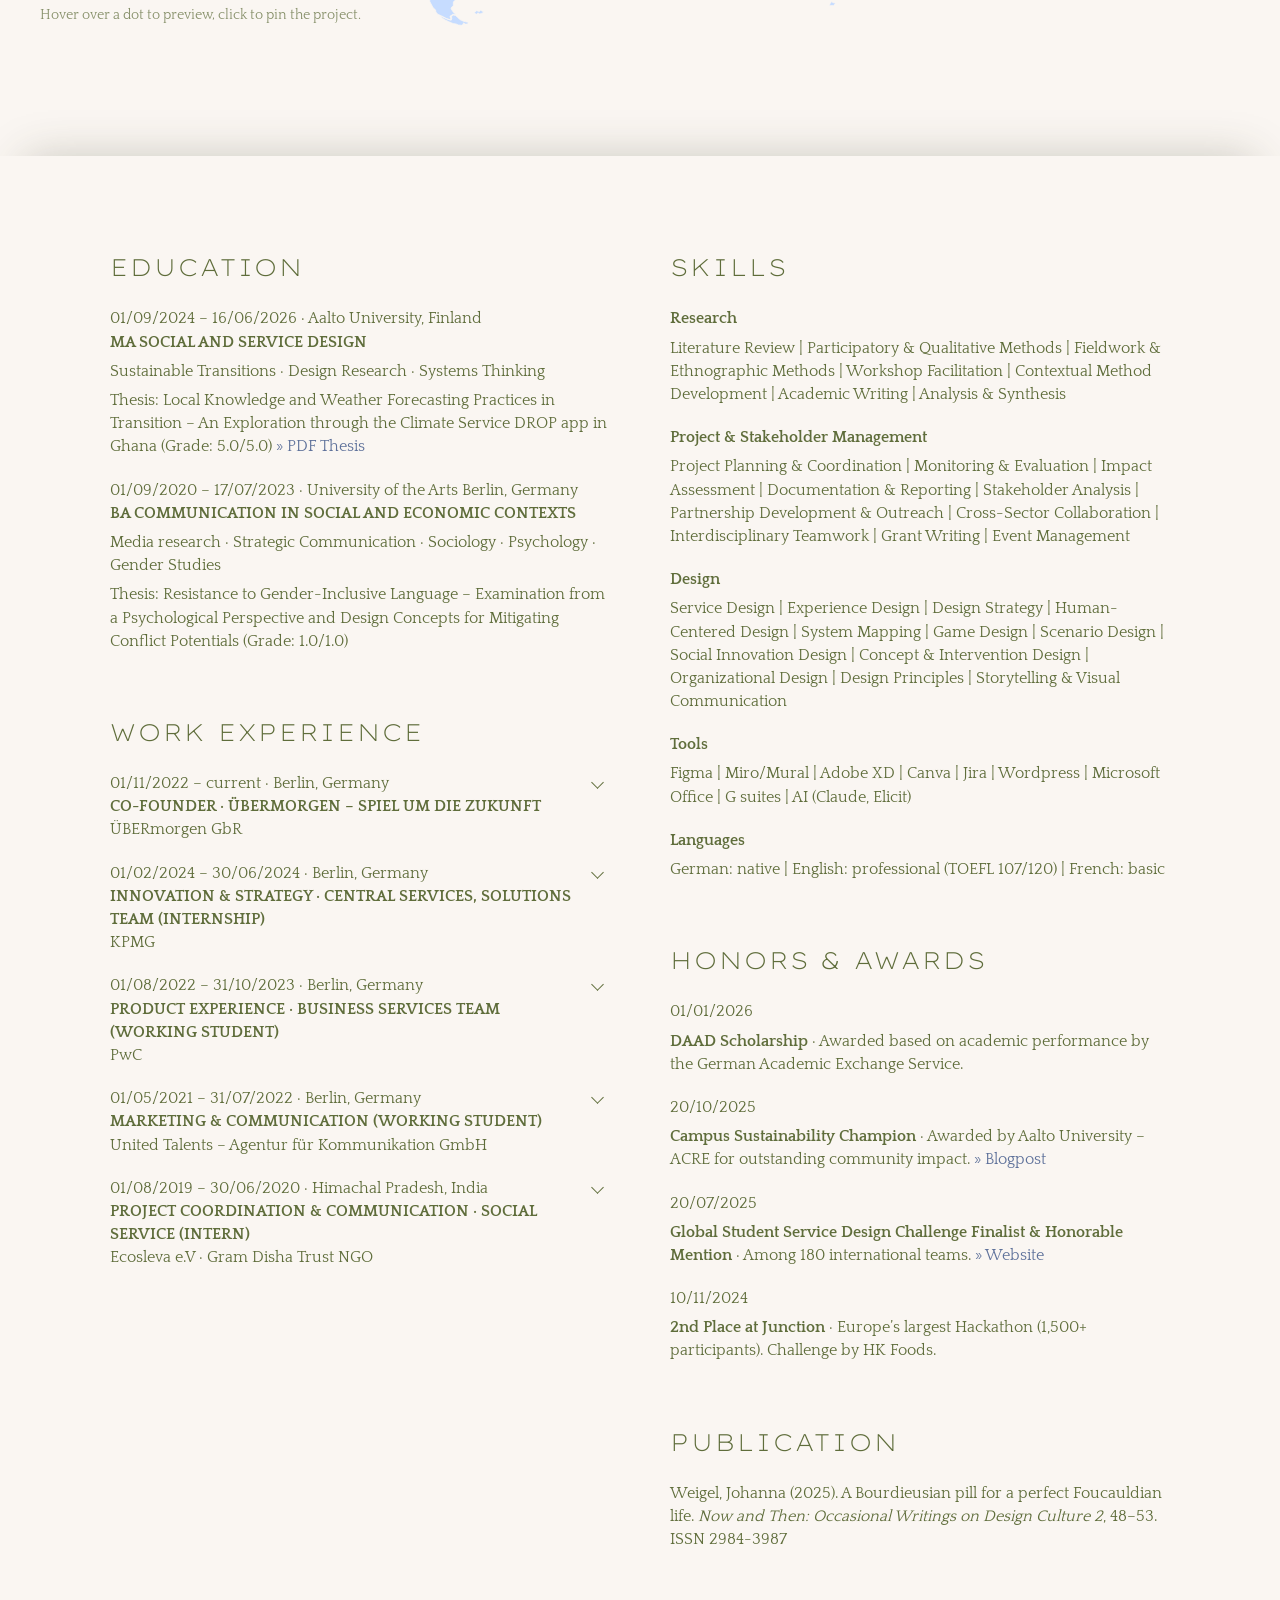
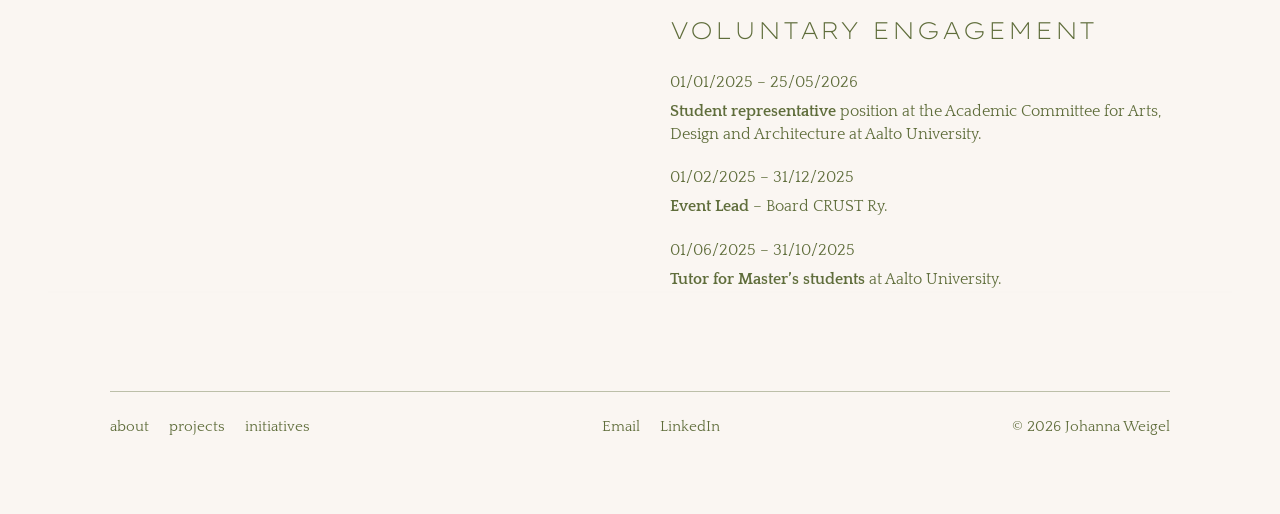
==== commit c4e0dded: "updates font bread" ====
--- a/index.html
+++ b/index.html
@@ -17,7 +17,7 @@
       <nav class="crumbs" aria-label="Main navigation">
         <a href="#about" data-crumb="about">about</a>
         <span aria-hidden="true">/</span>
-        <a href="#projects" data-crumb="projects">projects</a>
+        <a href="#projects" data-crumb="projects">project</a>
         <span aria-hidden="true">/</span>
         <a href="#initiatives" data-crumb="initiatives">initiatives</a>
       </nav>
--- a/assets/css/styles.css
+++ b/assets/css/styles.css
@@ -170,7 +170,7 @@
 .crumbs {
   display: flex;
   gap: 6px;
-  font-size: var(--text);
+  font-size: 14px;
 }
 
 .crumbs a {
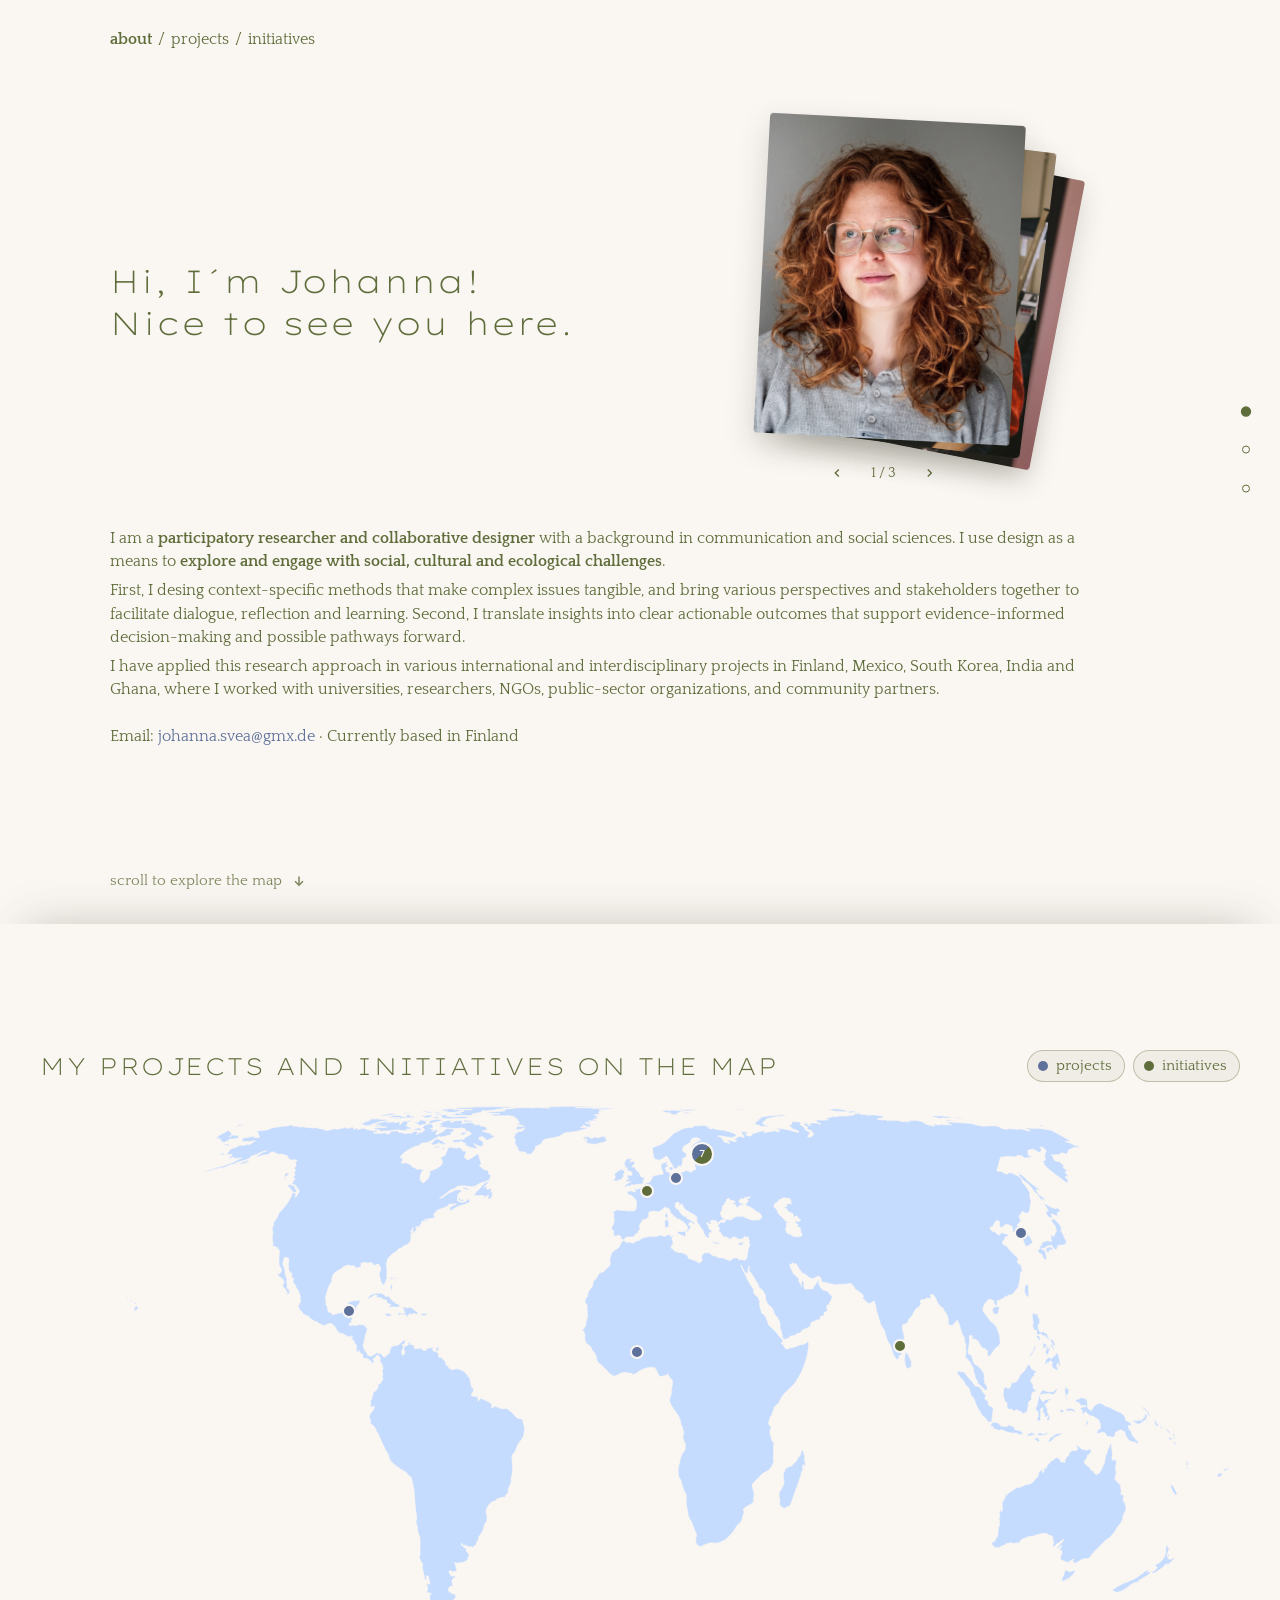
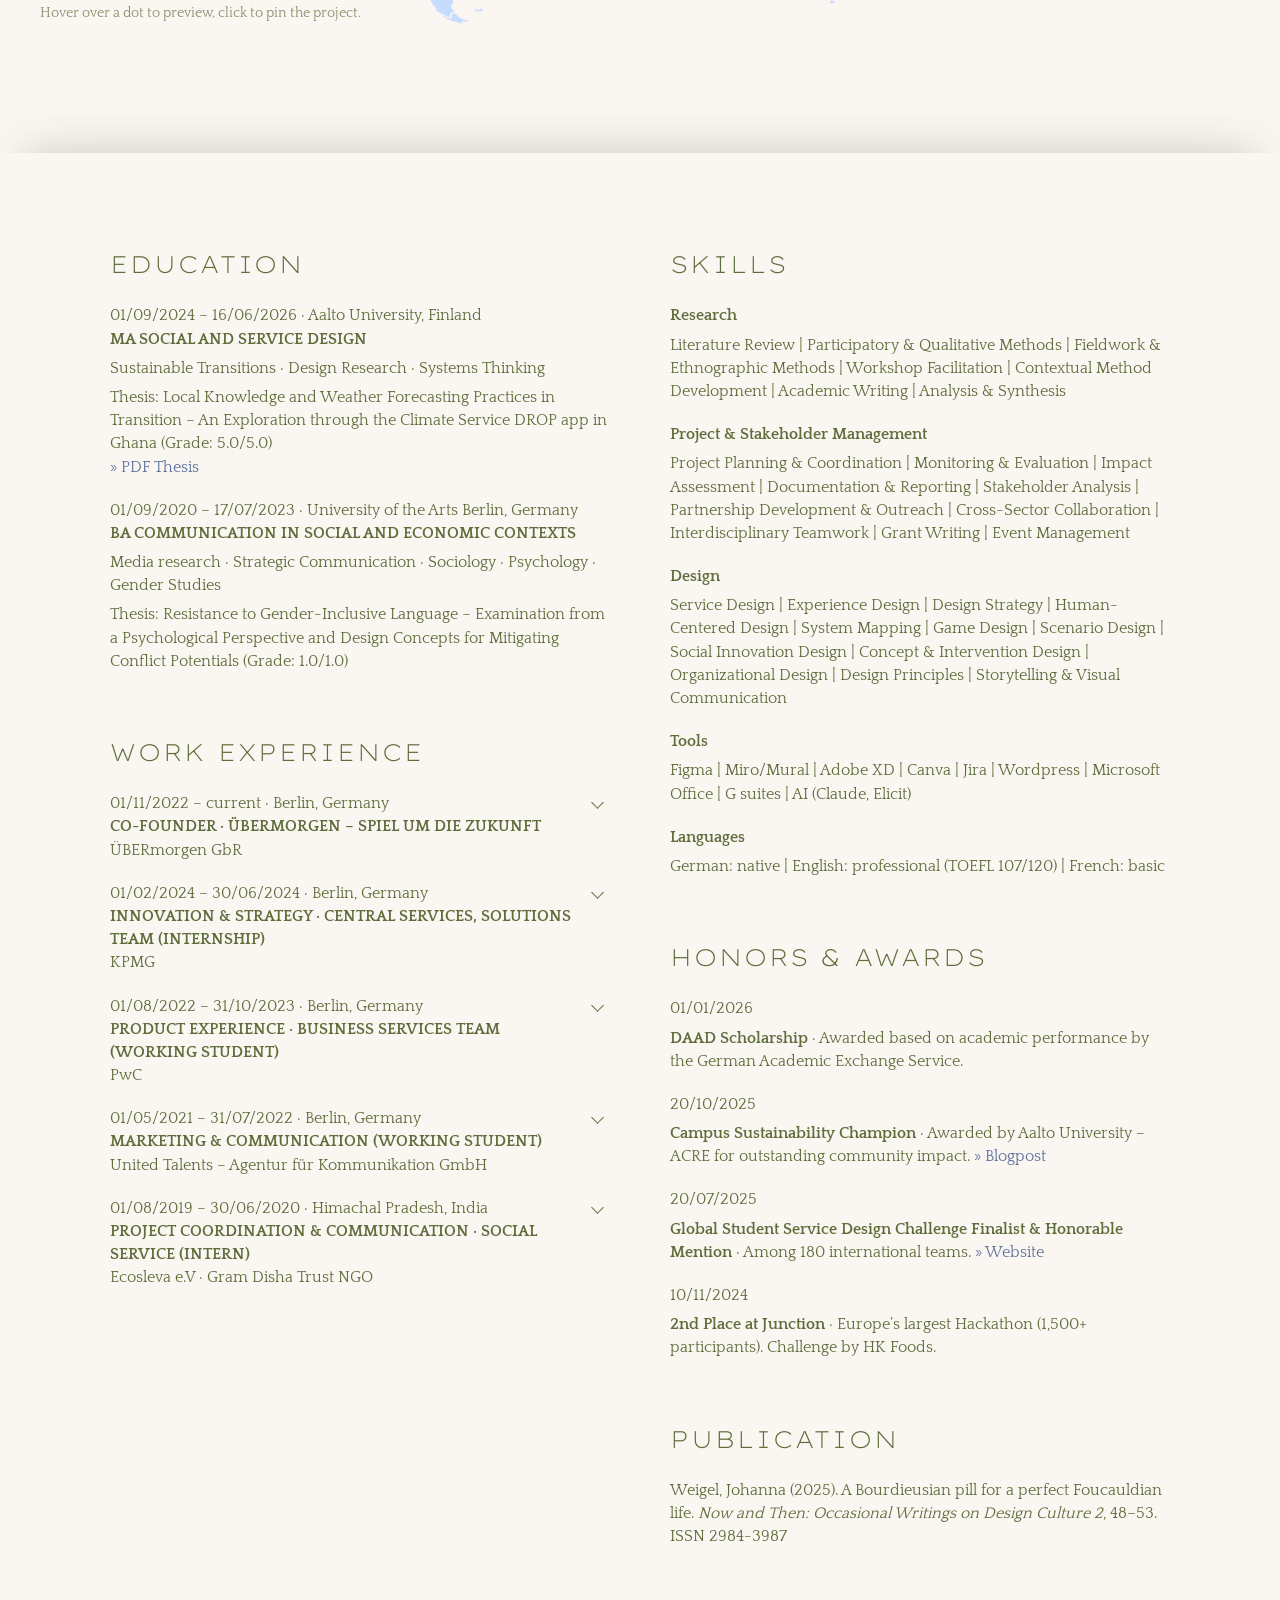
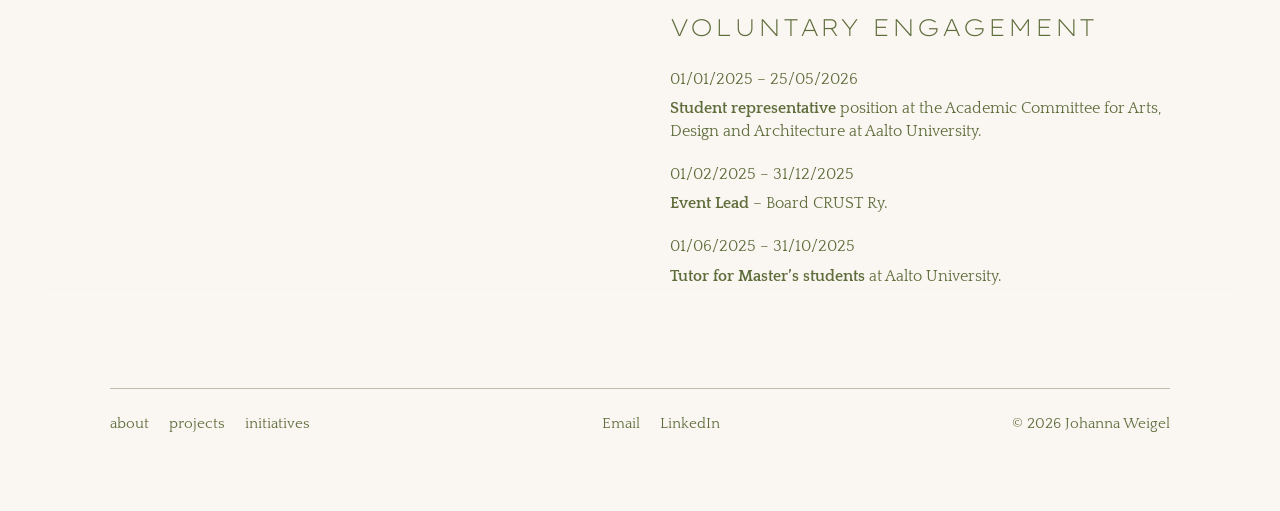
==== commit b0855f6c: "update text init" ====
--- a/index.html
+++ b/index.html
@@ -17,7 +17,7 @@
       <nav class="crumbs" aria-label="Main navigation">
         <a href="#about" data-crumb="about">about</a>
         <span aria-hidden="true">/</span>
-        <a href="#projects" data-crumb="projects">project</a>
+        <a href="#projects" data-crumb="projects">projects</a>
         <span aria-hidden="true">/</span>
         <a href="#initiatives" data-crumb="initiatives">initiatives</a>
       </nav>
--- a/assets/css/styles.css
+++ b/assets/css/styles.css
@@ -170,7 +170,7 @@
 .crumbs {
   display: flex;
   gap: 6px;
-  font-size: 14px;
+  font-size: var(--text);
 }
 
 .crumbs a {
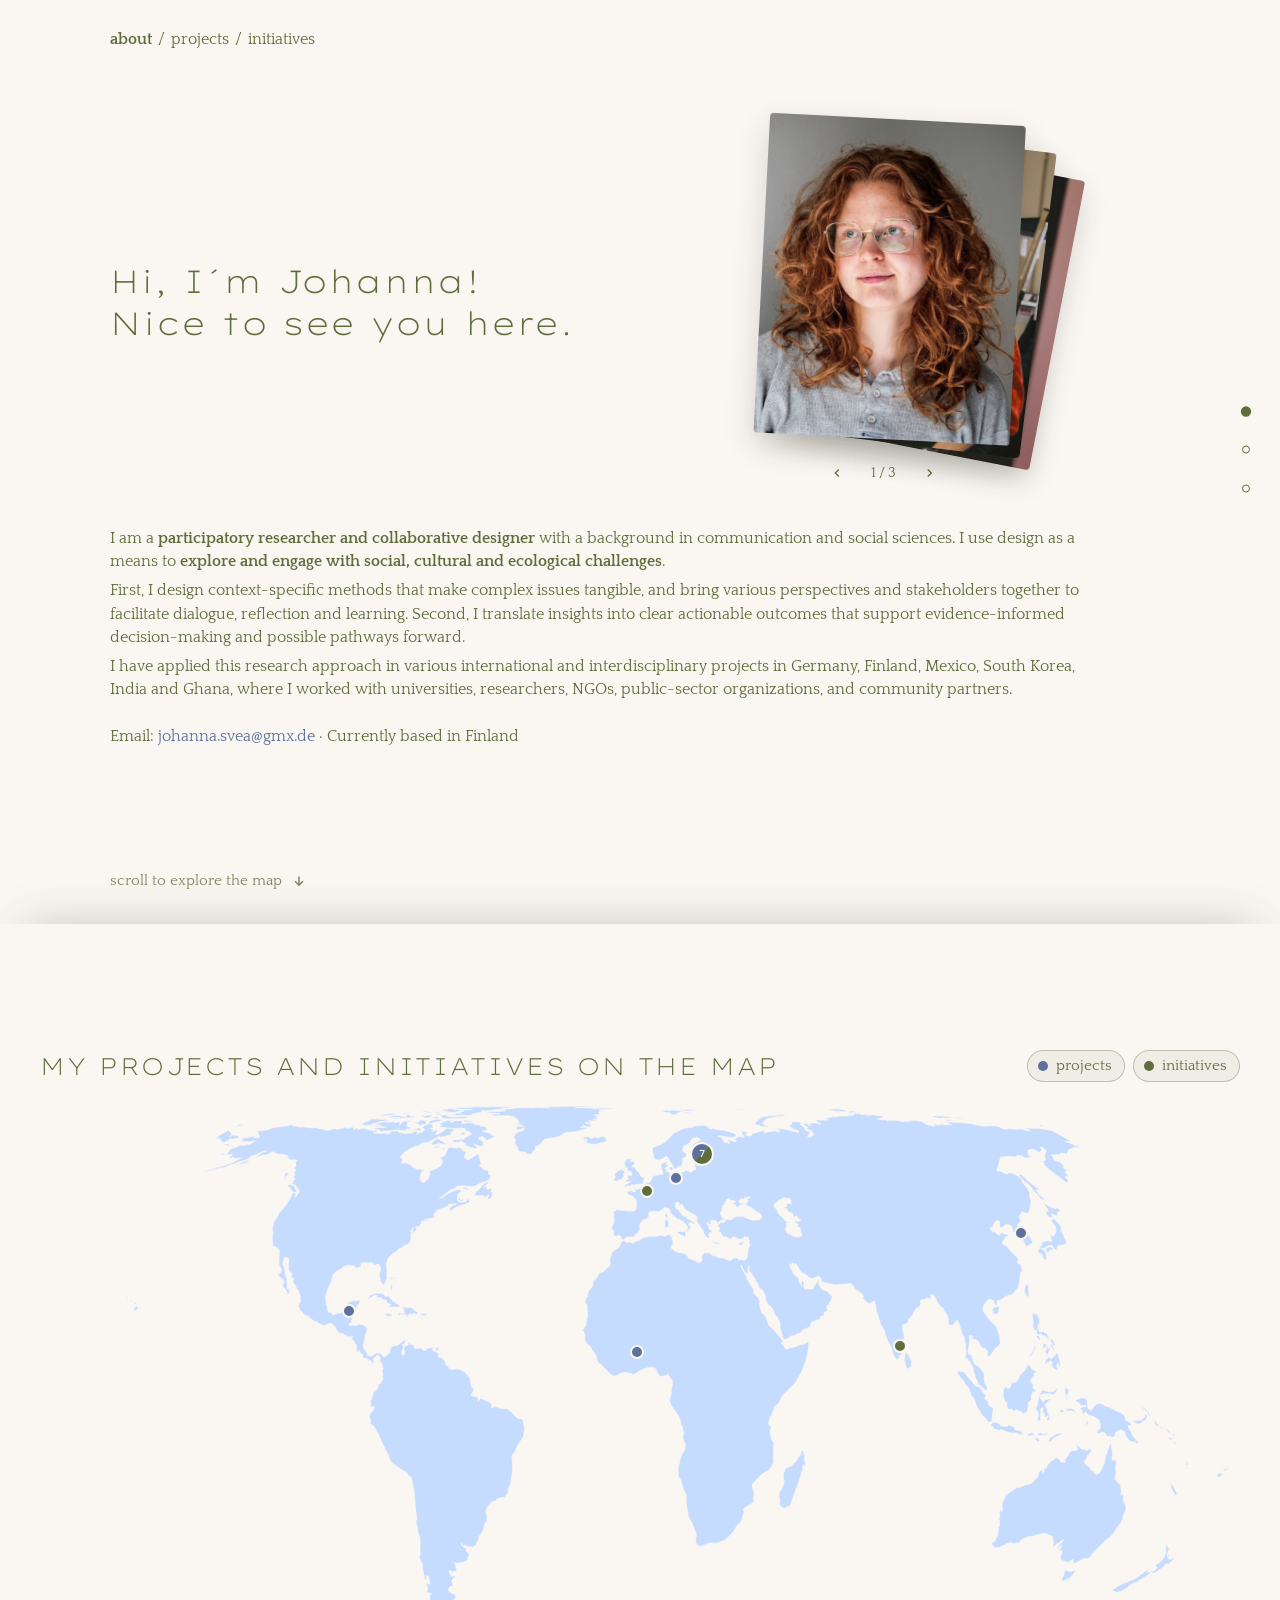
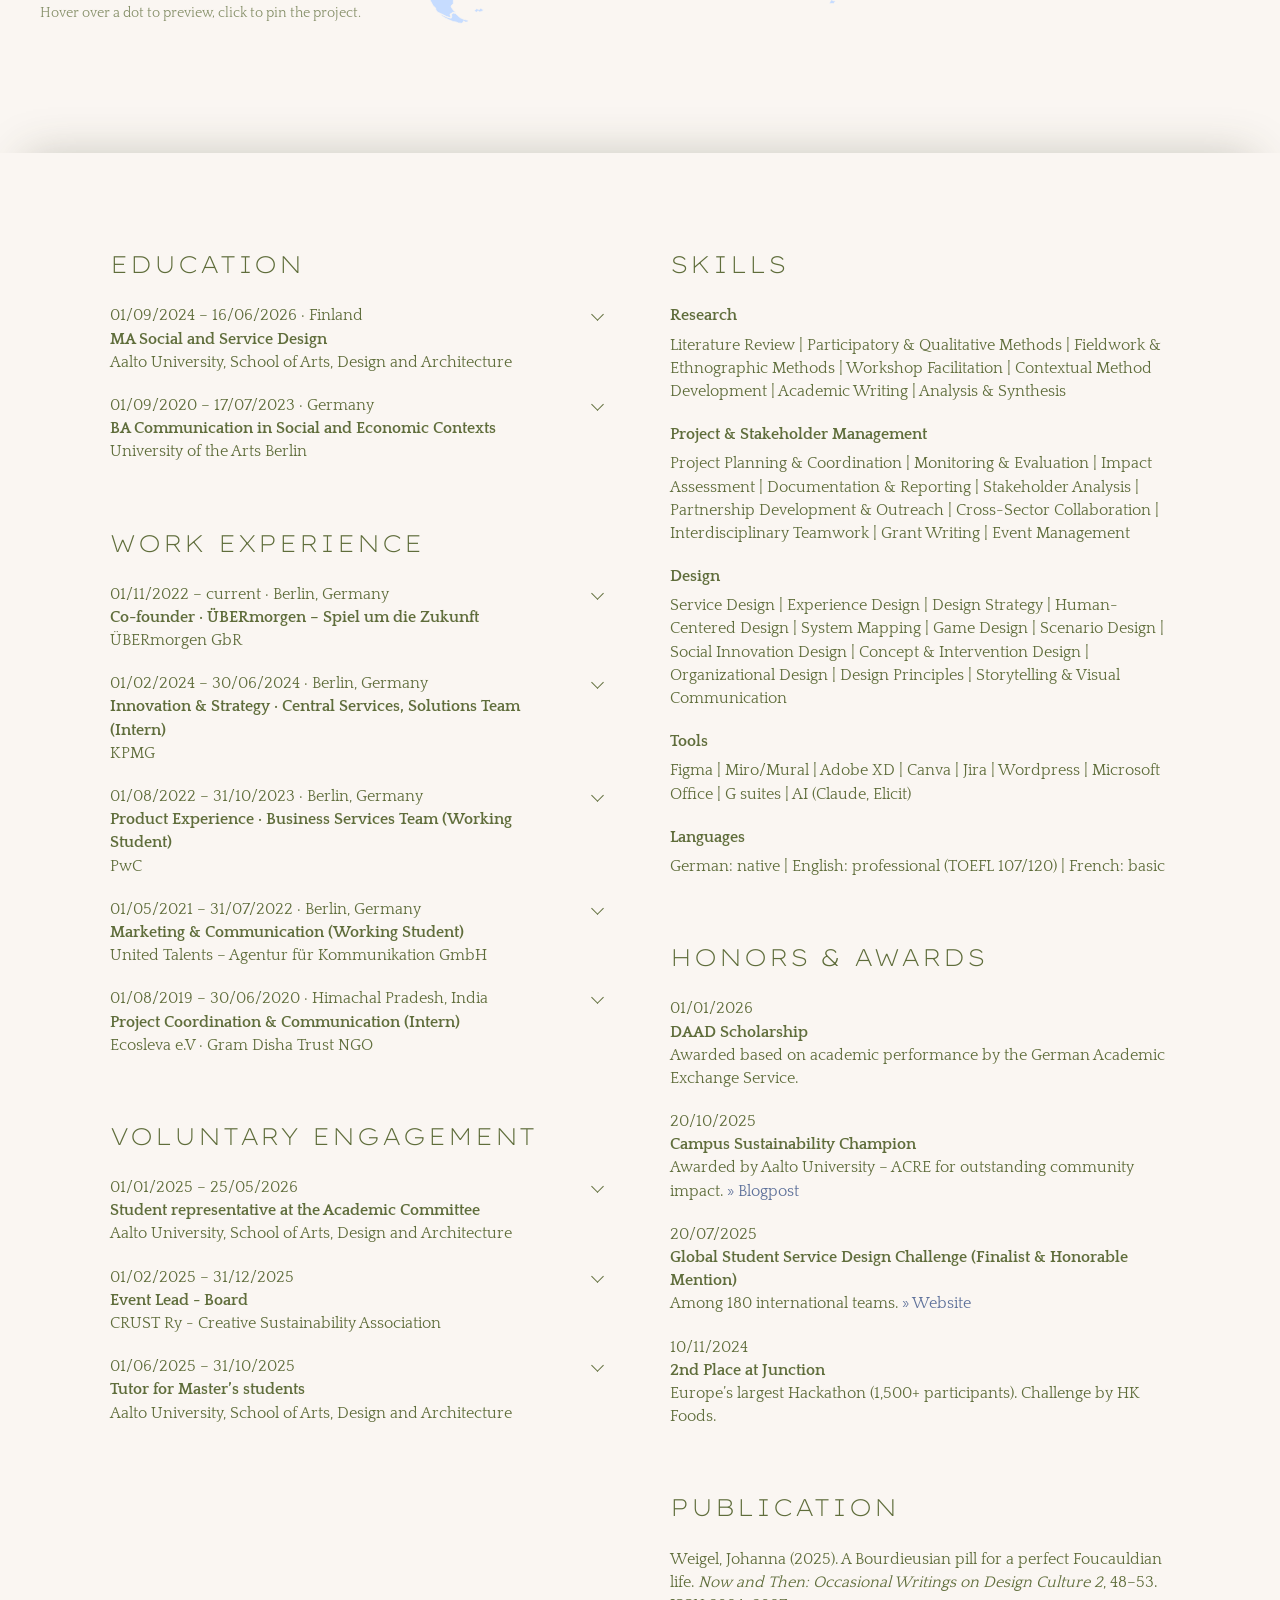
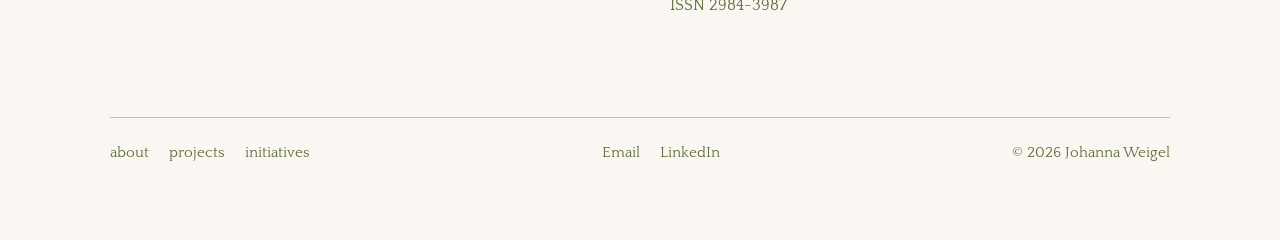
==== commit aaeb6f04: "table line" ====
--- a/index.html
+++ b/index.html
@@ -8,7 +8,7 @@
     <link rel="preconnect" href="https://fonts.googleapis.com" />
     <link rel="preconnect" href="https://fonts.gstatic.com" crossorigin />
     <link href="https://fonts.googleapis.com/css2?family=Quattrocento:wght@400;700&display=swap" rel="stylesheet" />
-    <link rel="stylesheet" href="assets/css/styles.css" />
+    <link rel="stylesheet" href="assets/css/styles.css?v=20261119" />
   </head>
   <body>
     <a class="skip-link" href="#main" data-skip>Skip to content</a>
--- a/assets/css/styles.css
+++ b/assets/css/styles.css
@@ -689,13 +689,12 @@
   position: relative;
   display: grid;
   grid-template-columns: minmax(90px, 0.45fr) 1fr;
-  gap: 60px;
+  gap: 50px;
   padding: 10px 0;
   transition: background 0.2s ease;
 }
 
-.overview__row::before,
-.overview__row:last-child::after {
+.overview__row::before {
   content: '';
   position: absolute;
   left: 0;
@@ -709,8 +708,8 @@
   top: 0;
 }
 
-.overview__row:last-child::after {
-  bottom: 0;
+.overview__row:last-child {
+  border-bottom: 1px solid var(--line);
 }
 
 .overview__row:hover {
@@ -733,6 +732,87 @@
 
 .article__section + .article__section {
   margin-top: 56px;
+}
+
+.article__image {
+  margin: 40px 0;
+}
+
+.article__image img {
+  display: block;
+  width: 100%;
+  height: auto;
+}
+
+.article__image figcaption {
+  margin-top: 8px;
+  font-size: 13px;
+  line-height: 1.5;
+  opacity: 0.8;
+}
+
+.article__video {
+  margin: 40px 0;
+}
+
+.video-preview,
+.article__video iframe {
+  display: block;
+  width: 100%;
+  aspect-ratio: 16 / 9;
+  border: 0;
+}
+
+.video-preview {
+  position: relative;
+  overflow: hidden;
+  padding: 0;
+  background: #000;
+  cursor: pointer;
+}
+
+.video-preview img {
+  display: block;
+  width: 100%;
+  height: 100%;
+  object-fit: cover;
+  transition: opacity 0.2s ease;
+}
+
+.video-preview:hover img,
+.video-preview:focus-visible img {
+  opacity: 0.75;
+}
+
+.video-preview__play {
+  position: absolute;
+  top: 50%;
+  left: 50%;
+  width: 68px;
+  height: 48px;
+  border-radius: 14px;
+  background: #e62117;
+  transform: translate(-50%, -50%);
+}
+
+.video-preview__play::after {
+  position: absolute;
+  top: 50%;
+  left: 50%;
+  width: 0;
+  height: 0;
+  border-top: 9px solid transparent;
+  border-bottom: 9px solid transparent;
+  border-left: 15px solid #fff;
+  content: '';
+  transform: translate(-40%, -50%);
+}
+
+.article__video figcaption {
+  margin-top: 8px;
+  font-size: 13px;
+  line-height: 1.5;
+  opacity: 0.8;
 }
 
 .article__section h2 {
@@ -759,13 +839,59 @@
 
 .article__section a {
   color: var(--secondary);
-  text-decoration: underline;
-  text-underline-offset: 3px;
+  text-decoration: none;
+  background: linear-gradient(currentColor, currentColor) 0 100% / 0 1px no-repeat;
+  transition: background-size 0.3s var(--ease);
+}
+
+.article__section a:hover,
+.article__section a:focus-visible {
+  background-size: 100% 1px;
 }
 
 .toc {
   position: sticky;
   top: 110px;
+  z-index: 1;
+  padding-bottom: 24px;
+  background: var(--bg);
+}
+
+/* Masks the gap above the sticky box so gallery images slide out of sight under it. */
+.toc::before {
+  content: '';
+  position: absolute;
+  left: 0;
+  right: 0;
+  bottom: 100%;
+  height: 110px;
+  background: var(--bg);
+}
+
+.gallery {
+  display: flex;
+  flex-direction: column;
+  gap: 32px;
+  margin-top: 16px;
+}
+
+.gallery__item {
+  margin: 0;
+  opacity: 0;
+  will-change: opacity;
+}
+
+.gallery__item img {
+  display: block;
+  width: 100%;
+  height: auto;
+}
+
+.gallery__item figcaption {
+  margin-top: 8px;
+  font-size: 13px;
+  line-height: 1.5;
+  opacity: 0.8;
 }
 
 .toc__label {
@@ -886,7 +1012,6 @@
 
 .cv-entry .cv-entry__title {
   margin-top: 0;
-  text-transform: uppercase;
 }
 
 .job summary {
@@ -899,10 +1024,6 @@
 
 .job summary::-webkit-details-marker {
   display: none;
-}
-
-.job .cv-entry__title {
-  text-transform: uppercase;
 }
 
 .job__org {
@@ -1311,6 +1432,10 @@
   margin-top: 6px;
 }
 
+.cv-entry__title + .cv-entry__text {
+  margin-top: 0;
+}
+
 .job .cv-entry__meta,
 .job .cv-entry__title {
   display: block;
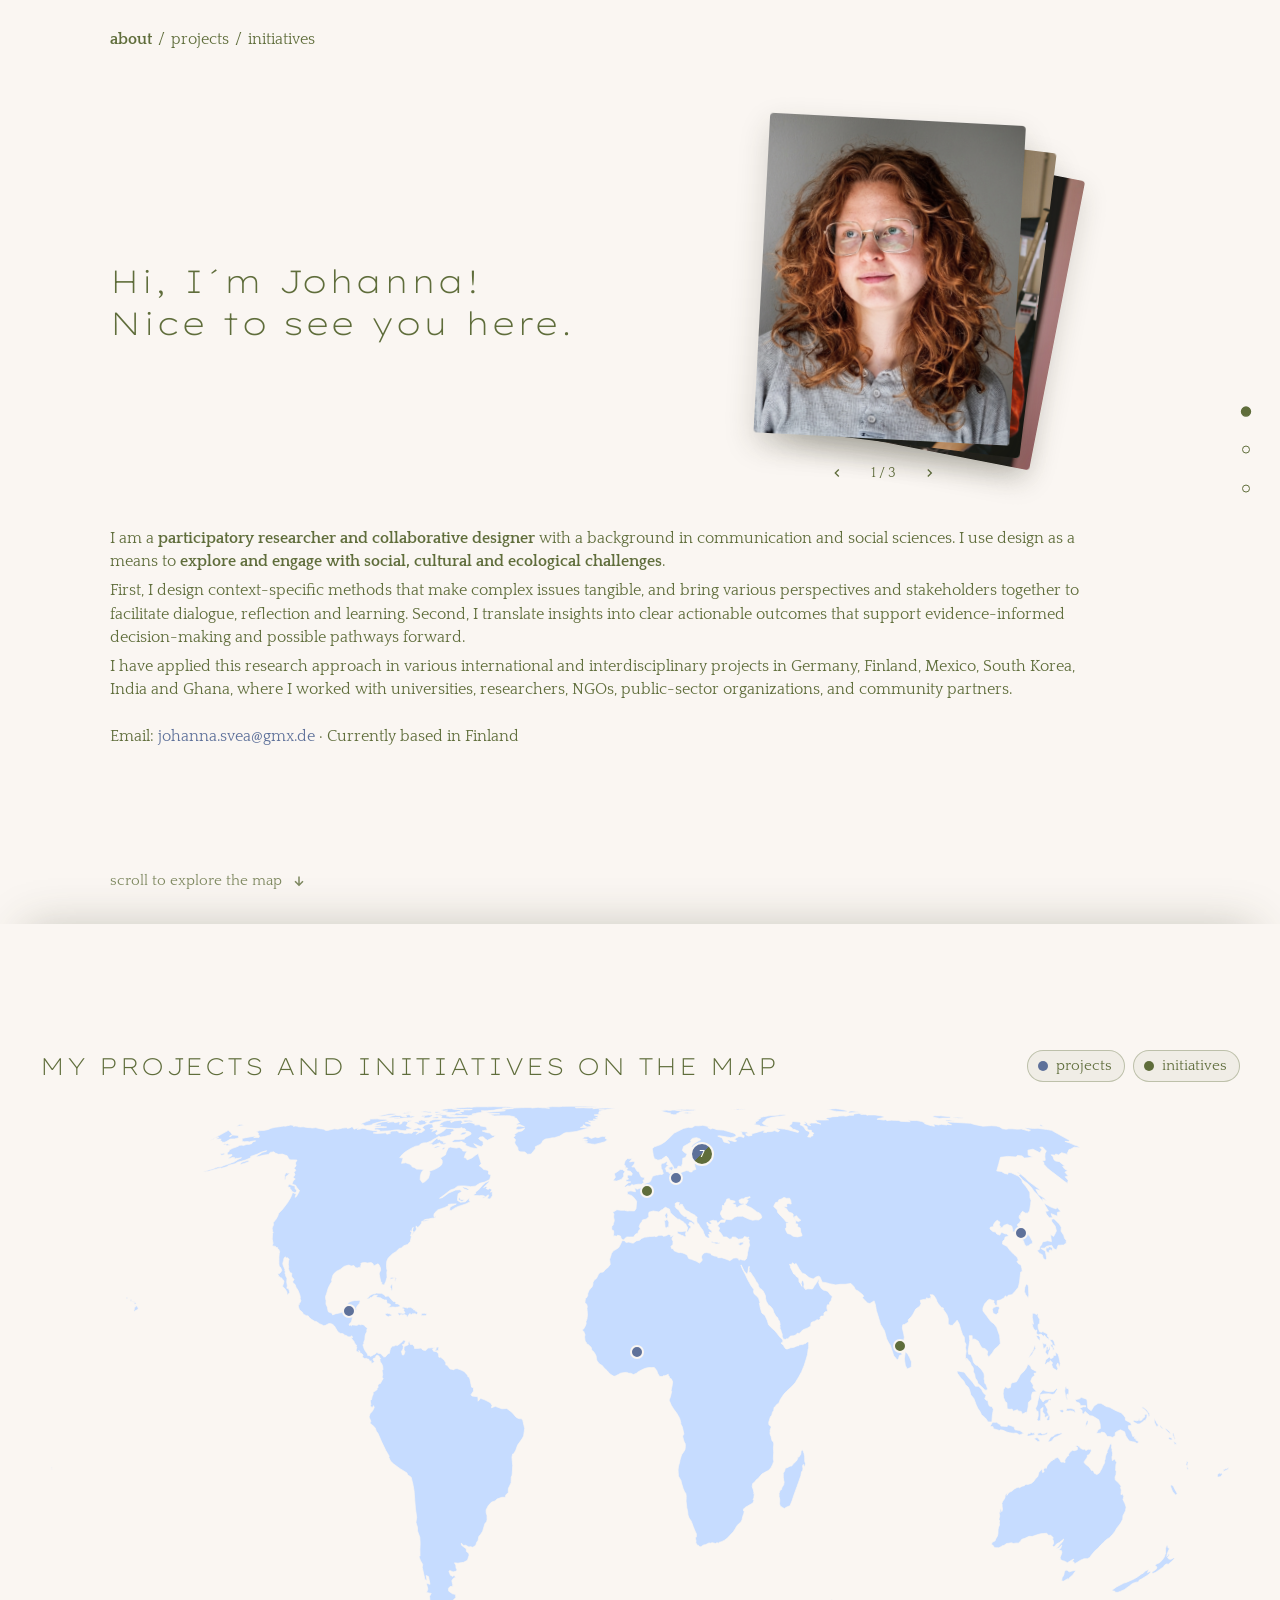
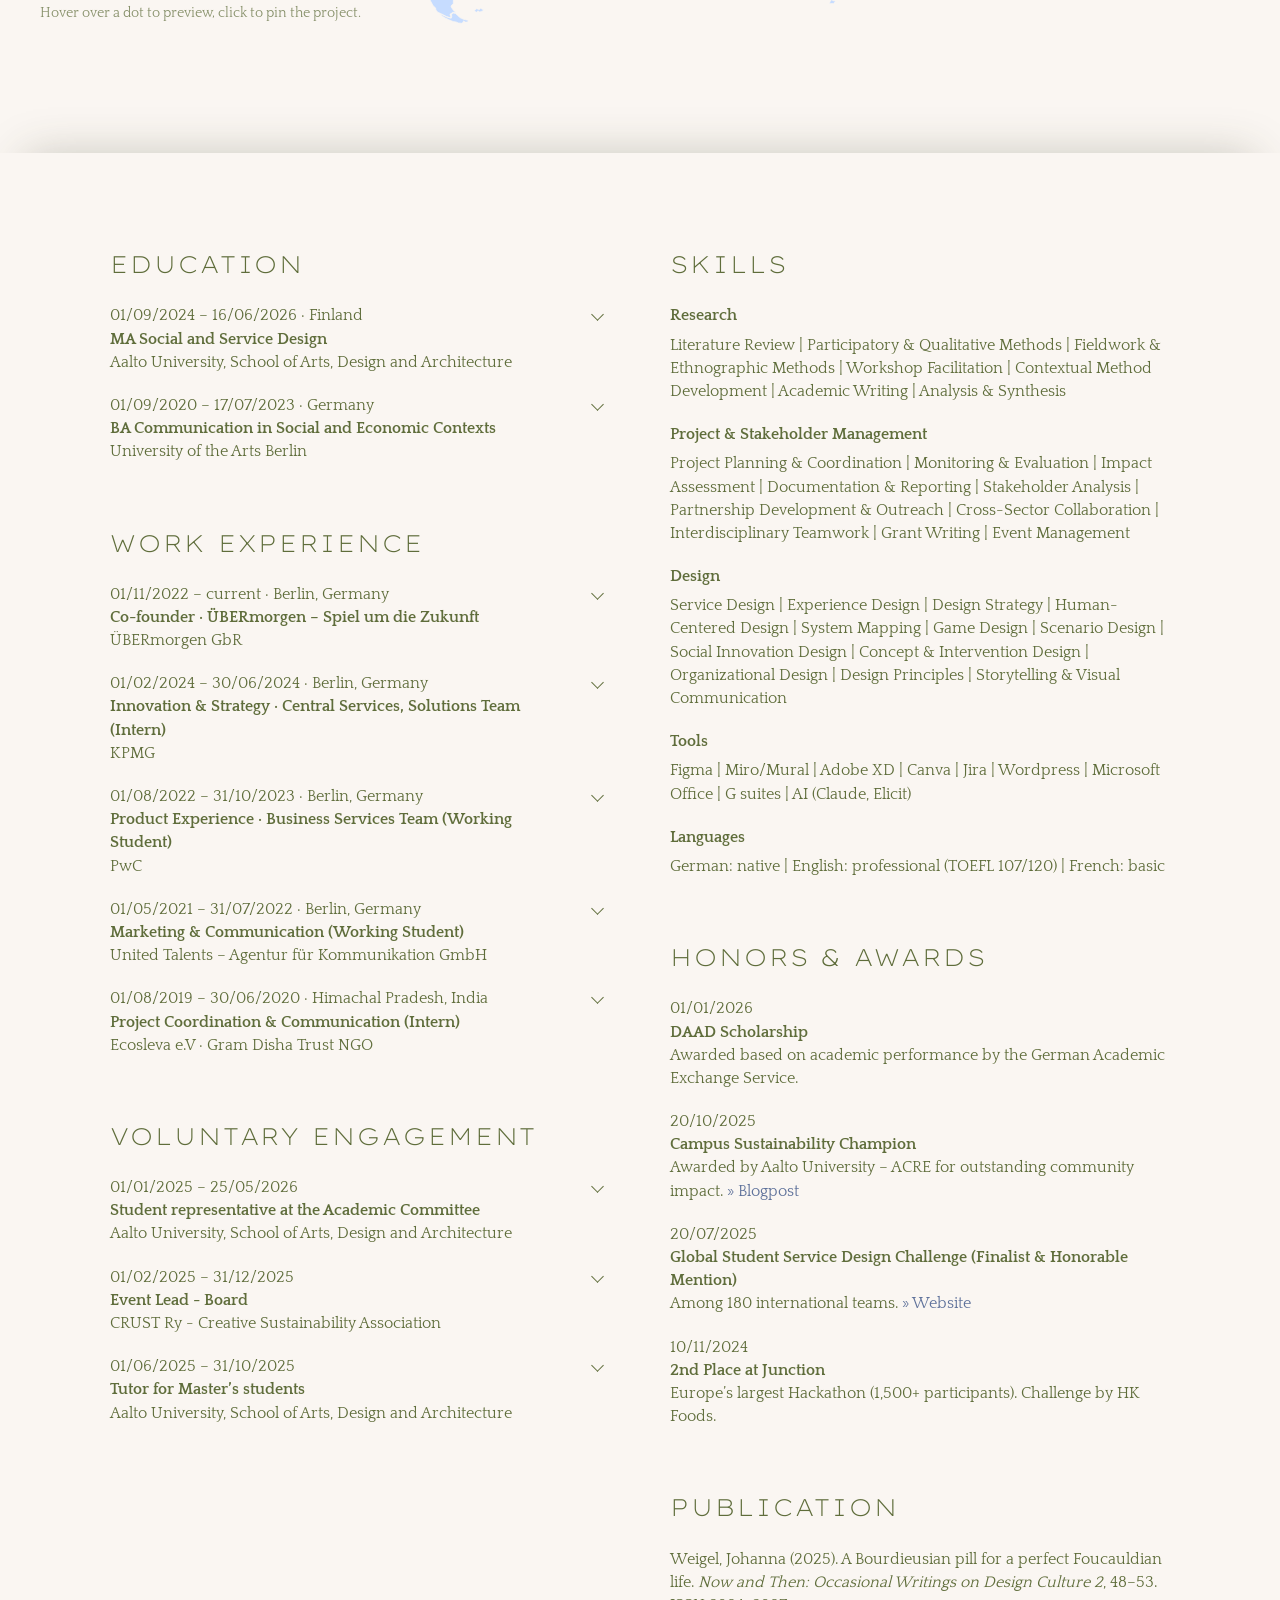
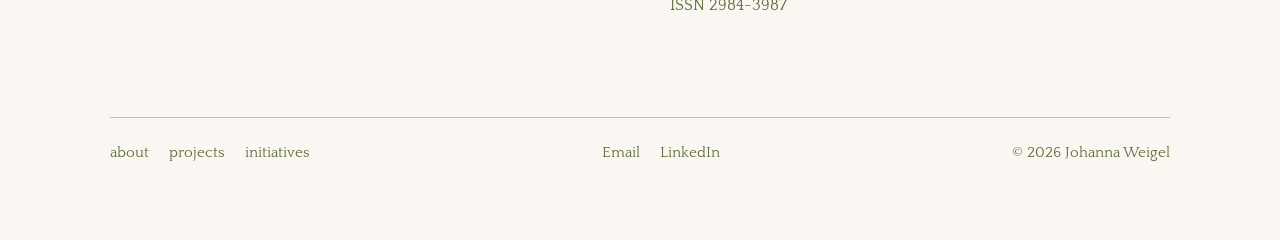
==== commit 25233510: "video" ====
--- a/index.html
+++ b/index.html
@@ -144,6 +144,6 @@
       <p class="site-footer__copy">© <span data-year></span> Johanna Weigel</p>
     </footer>
 
-    <script src="assets/js/script.js"></script>
+    <script src="assets/js/script.js?v=20261119-2"></script>
   </body>
 </html>
--- a/assets/css/styles.css
+++ b/assets/css/styles.css
@@ -1022,8 +1022,21 @@
   list-style: none;
 }
 
-.job summary::-webkit-details-marker {
+.article__details {
+  margin: 20px 0;
+}
+
+.job summary::-webkit-details-marker,
+.article__details summary::-webkit-details-marker {
   display: none;
+}
+
+.article__details summary {
+  position: relative;
+  display: block;
+  padding-right: 36px;
+  cursor: pointer;
+  list-style: none;
 }
 
 .job__org {
@@ -1044,7 +1057,21 @@
   transition: transform 0.3s var(--ease);
 }
 
-.job[open] summary::after {
+.article__details summary::after {
+  content: '';
+  position: absolute;
+  right: 8px;
+  top: 6px;
+  width: 9px;
+  height: 9px;
+  border-right: 1px solid currentColor;
+  border-bottom: 1px solid currentColor;
+  transform: rotate(45deg);
+  transition: transform 0.3s var(--ease);
+}
+
+.job[open] summary::after,
+.article__details[open] summary::after {
   transform: translateY(4px) rotate(-135deg);
 }
 
@@ -1052,13 +1079,15 @@
   color: var(--secondary);
 }
 
-.job ul {
+.job ul,
+.article__details ul {
   margin: 10px 0 0;
   padding-left: 18px;
   animation: view-in 0.4s var(--ease) both;
 }
 
-.job li + li {
+.job li + li,
+.article__details li + li {
   margin-top: 6px;
 }
 
